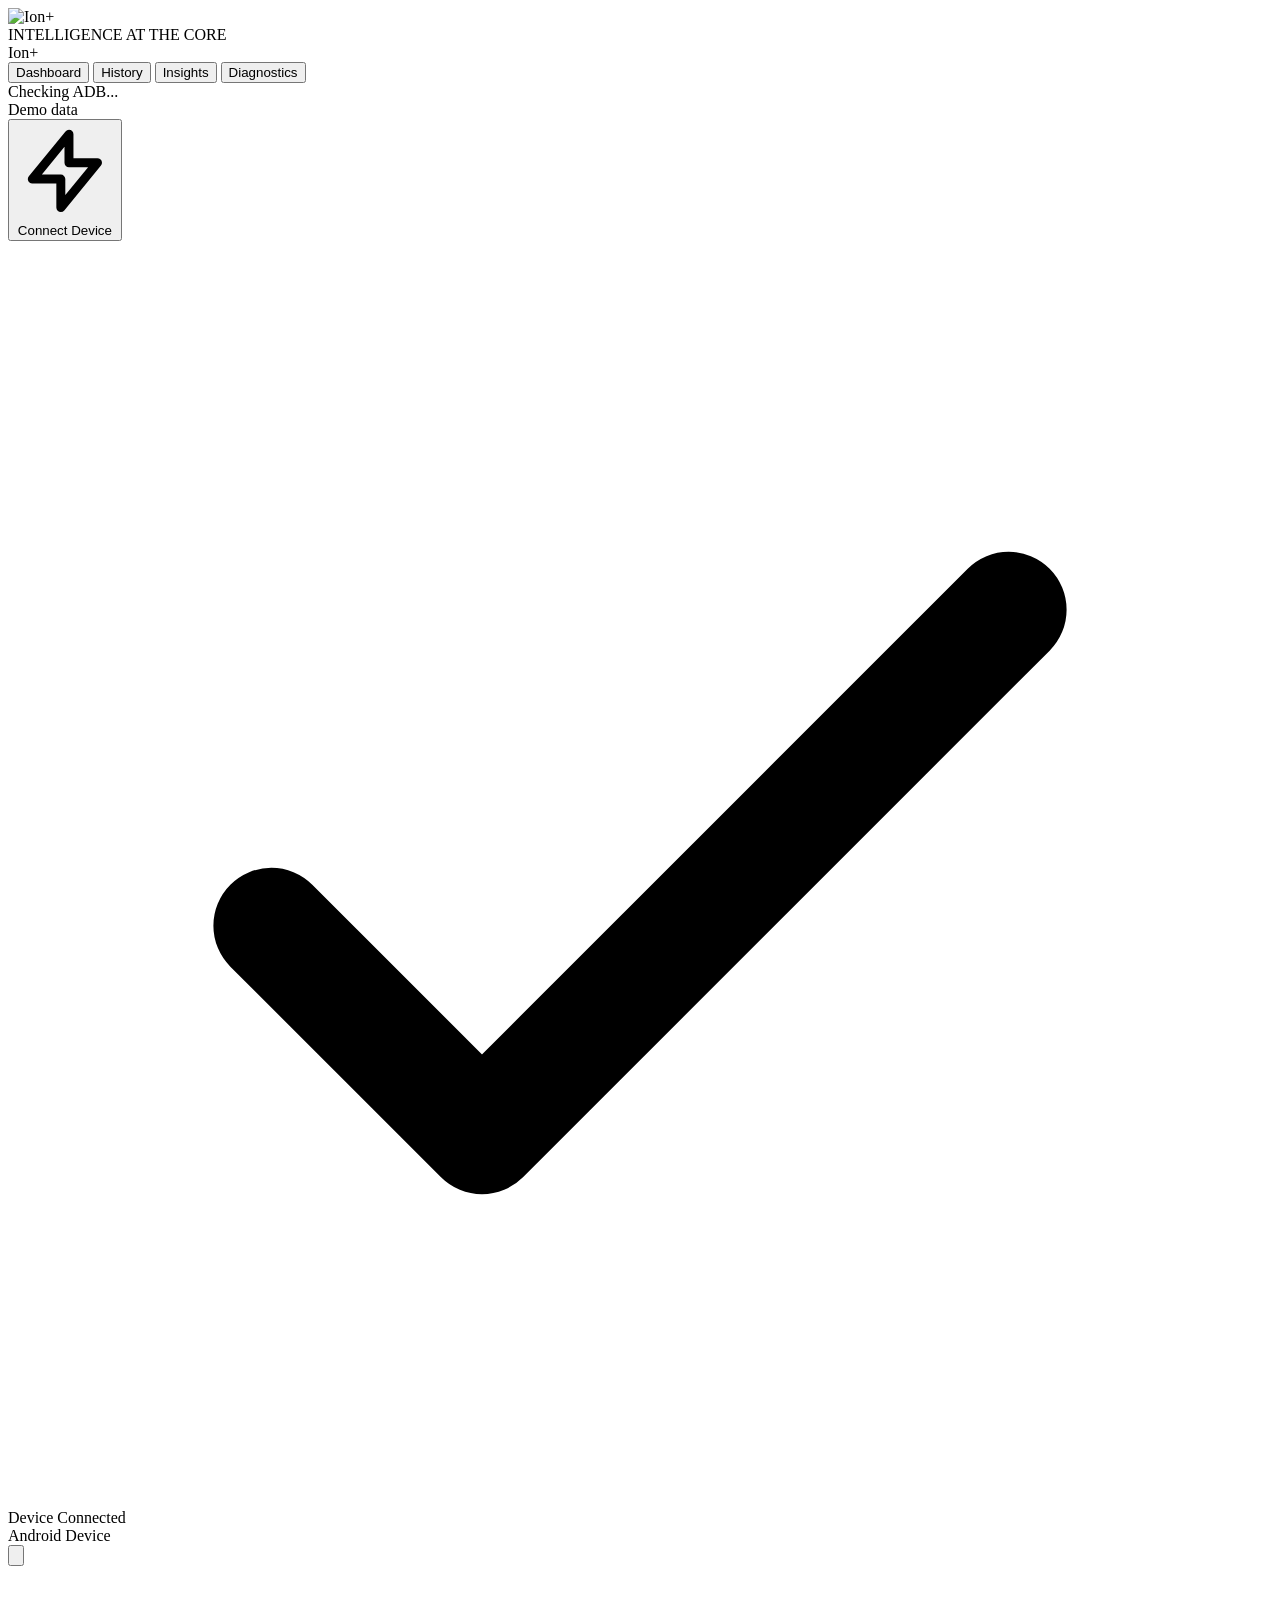
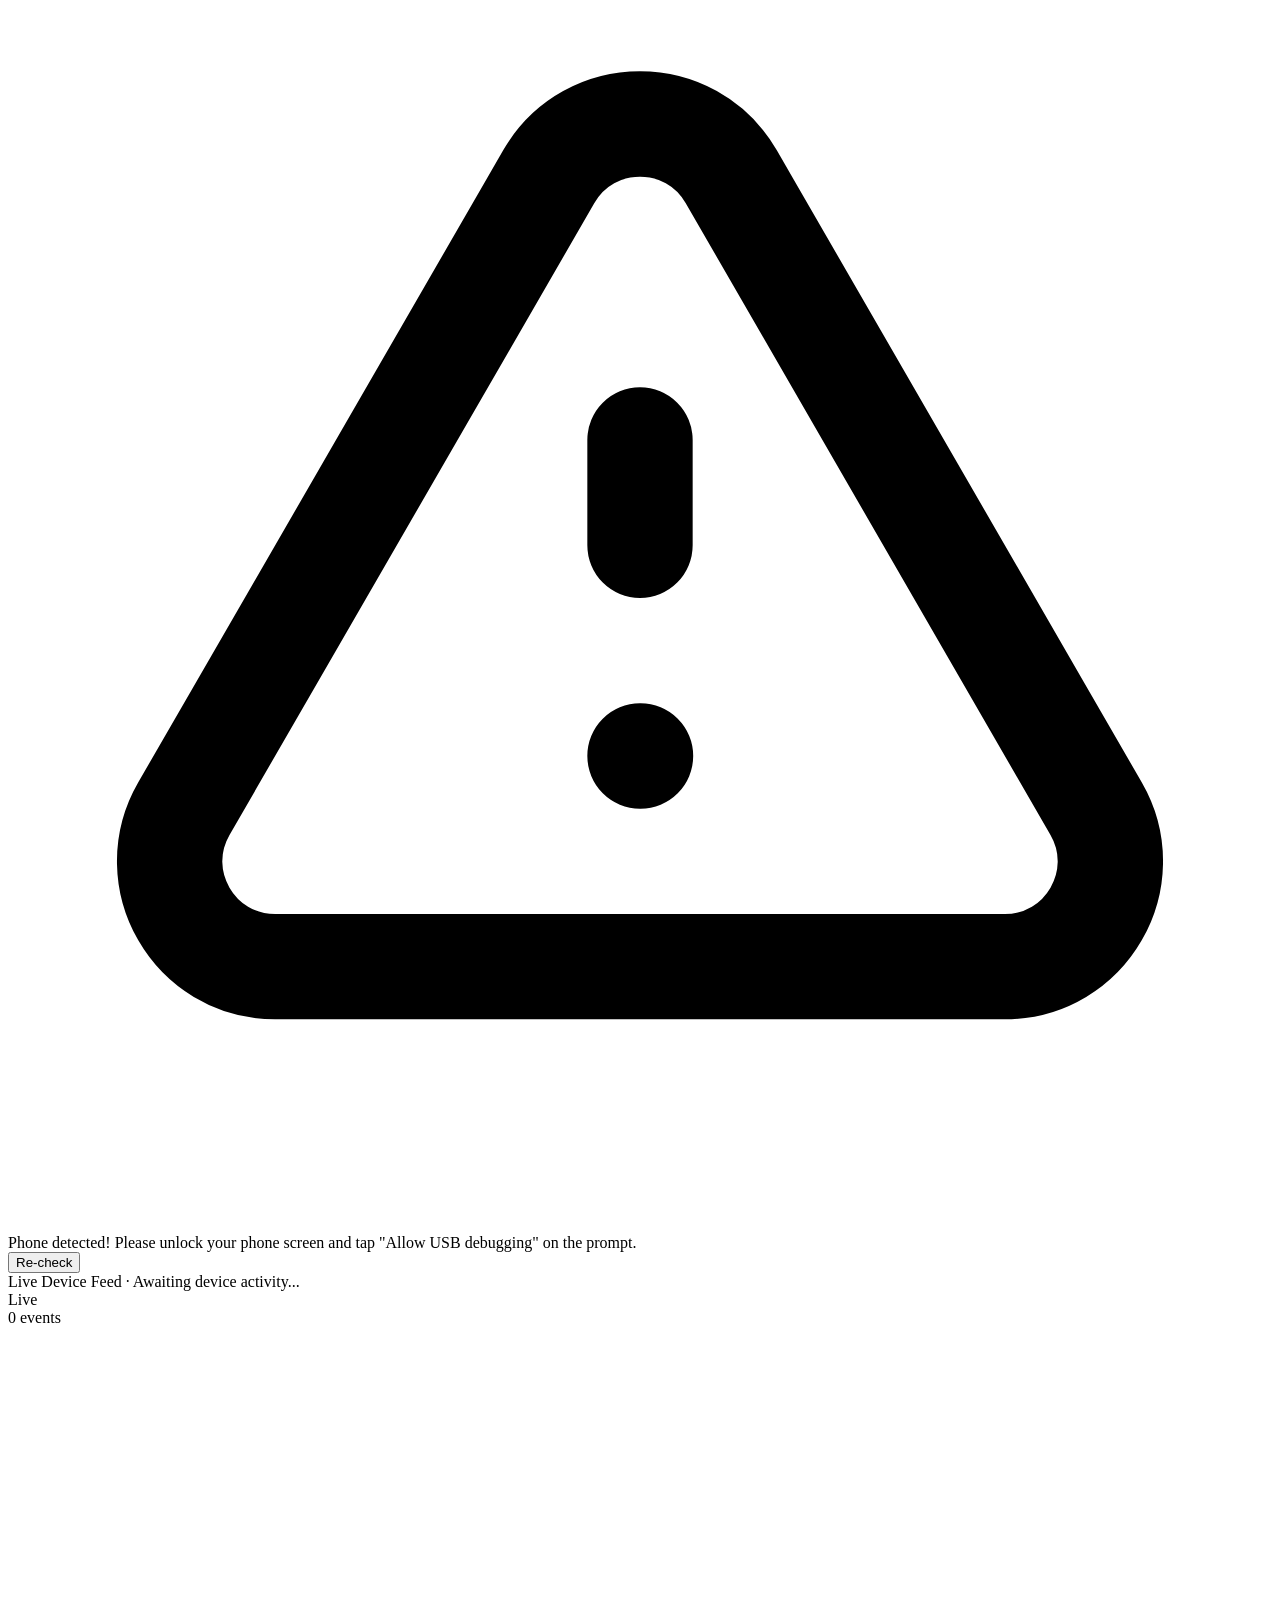
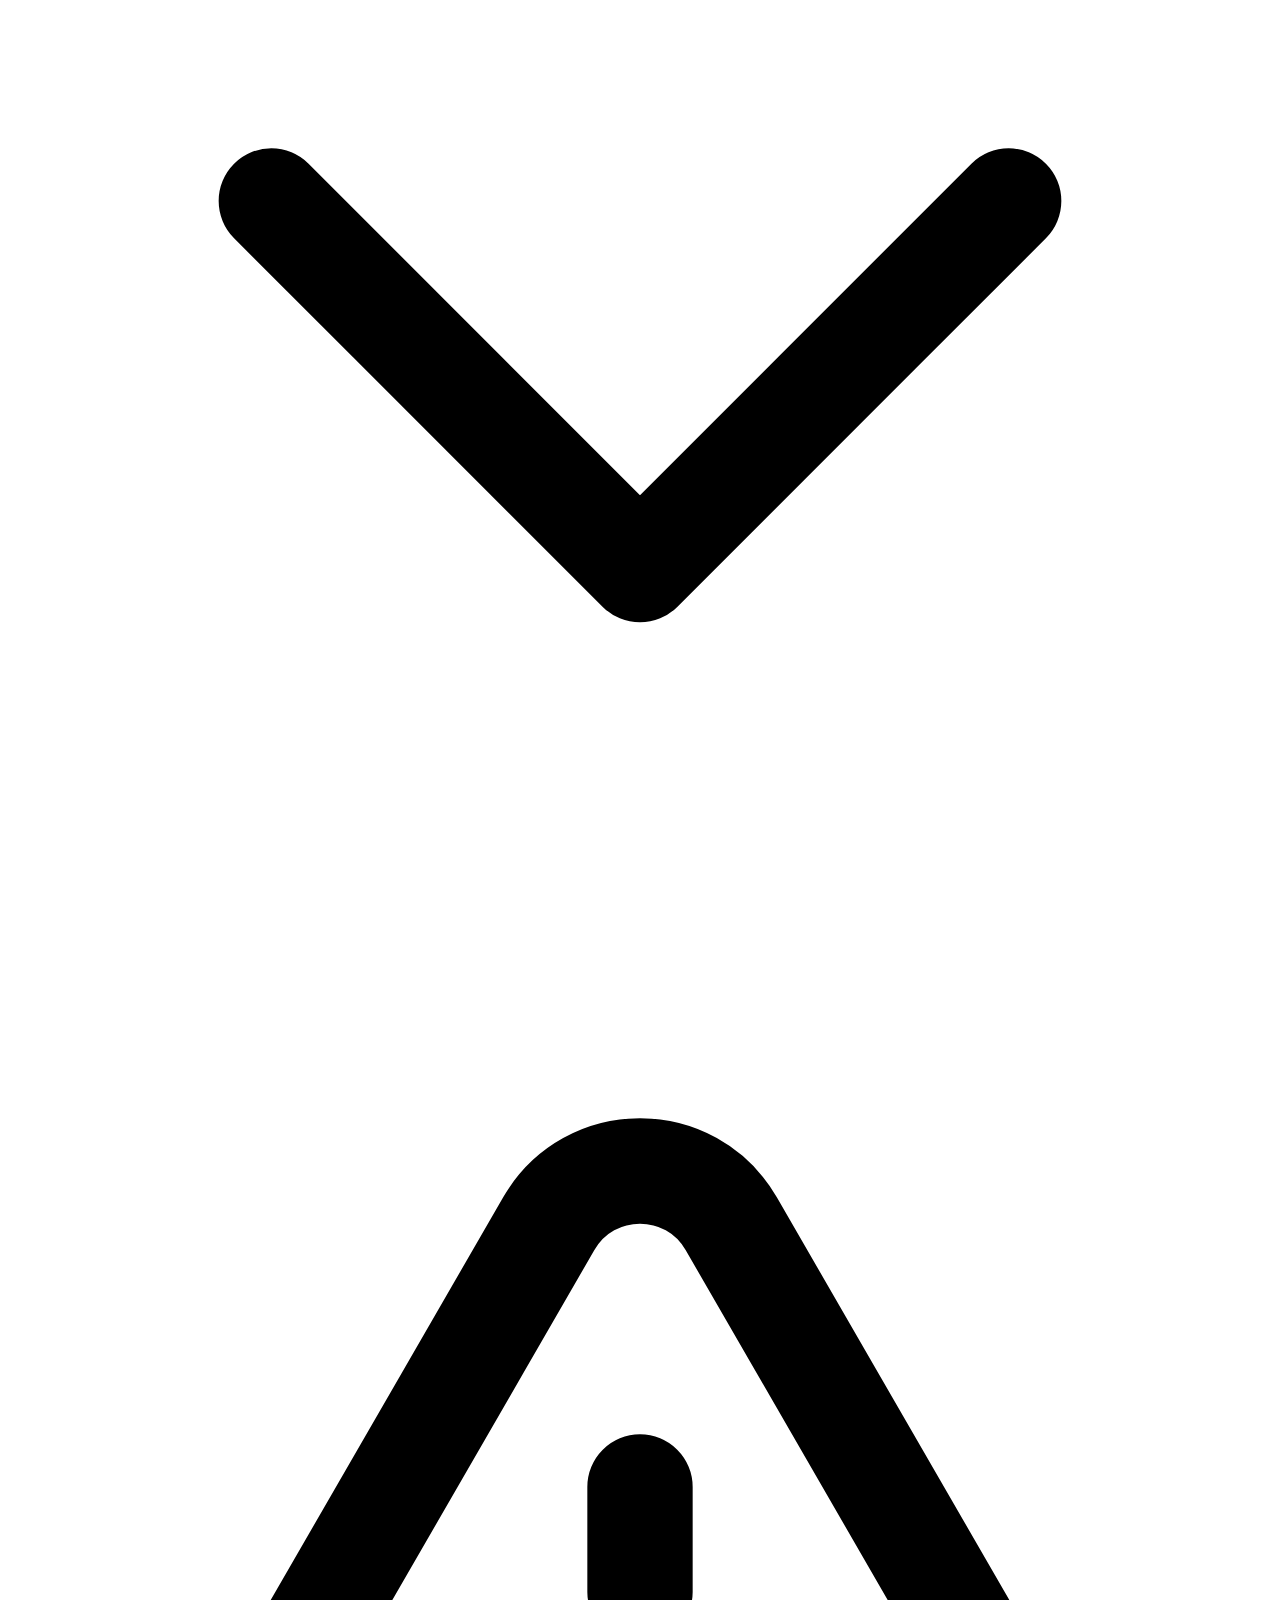
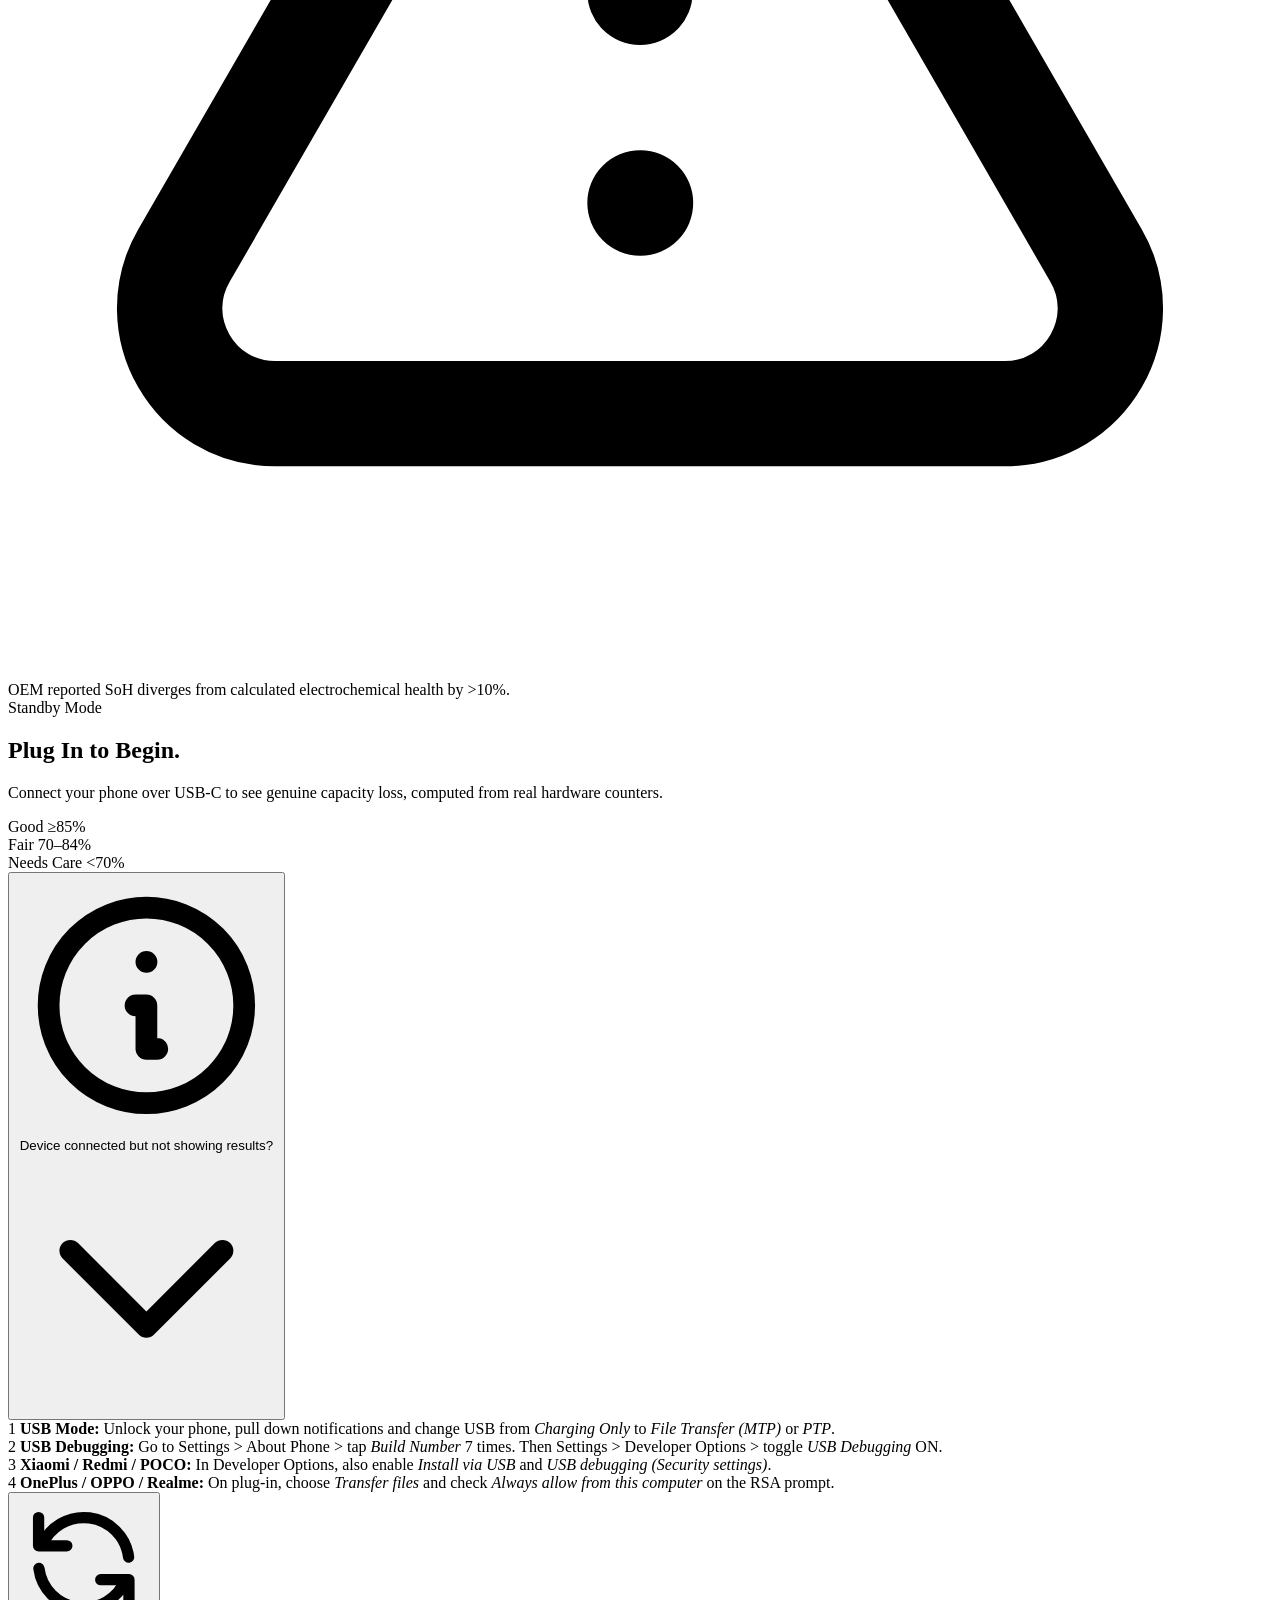
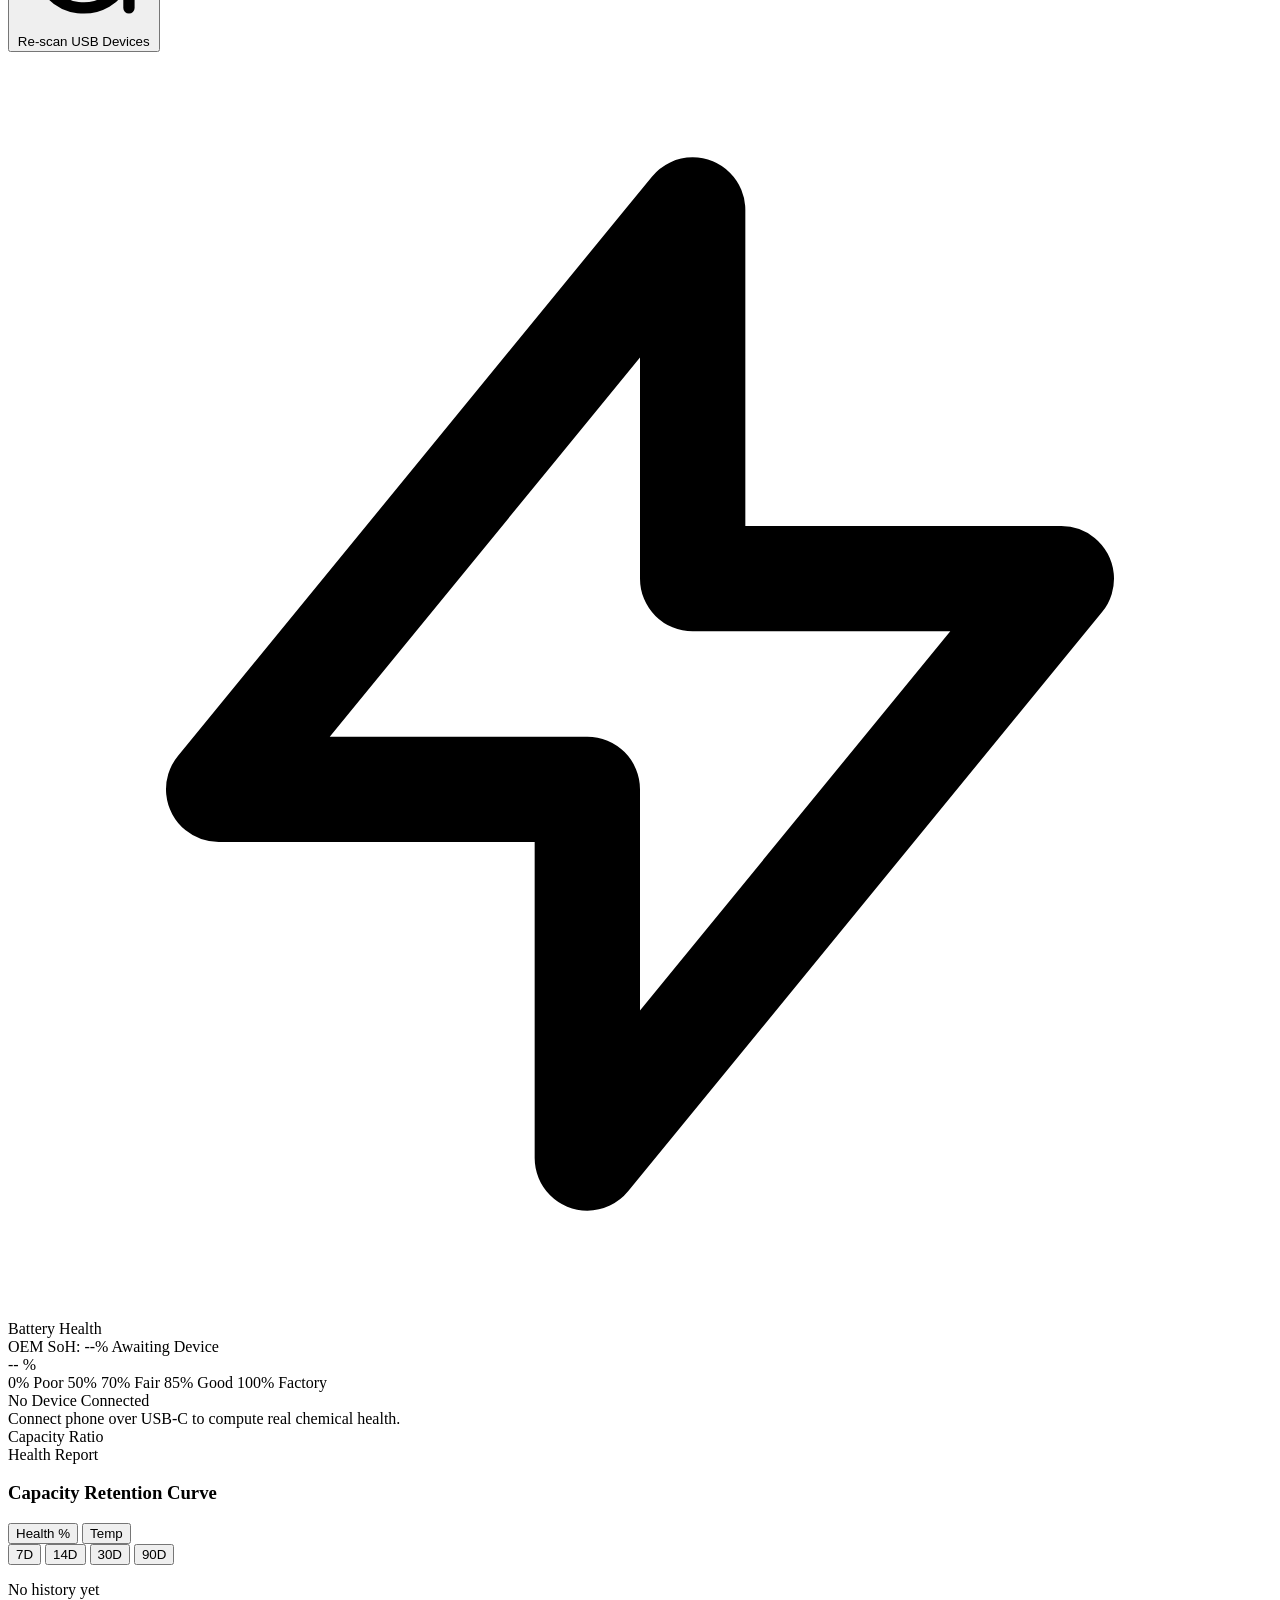
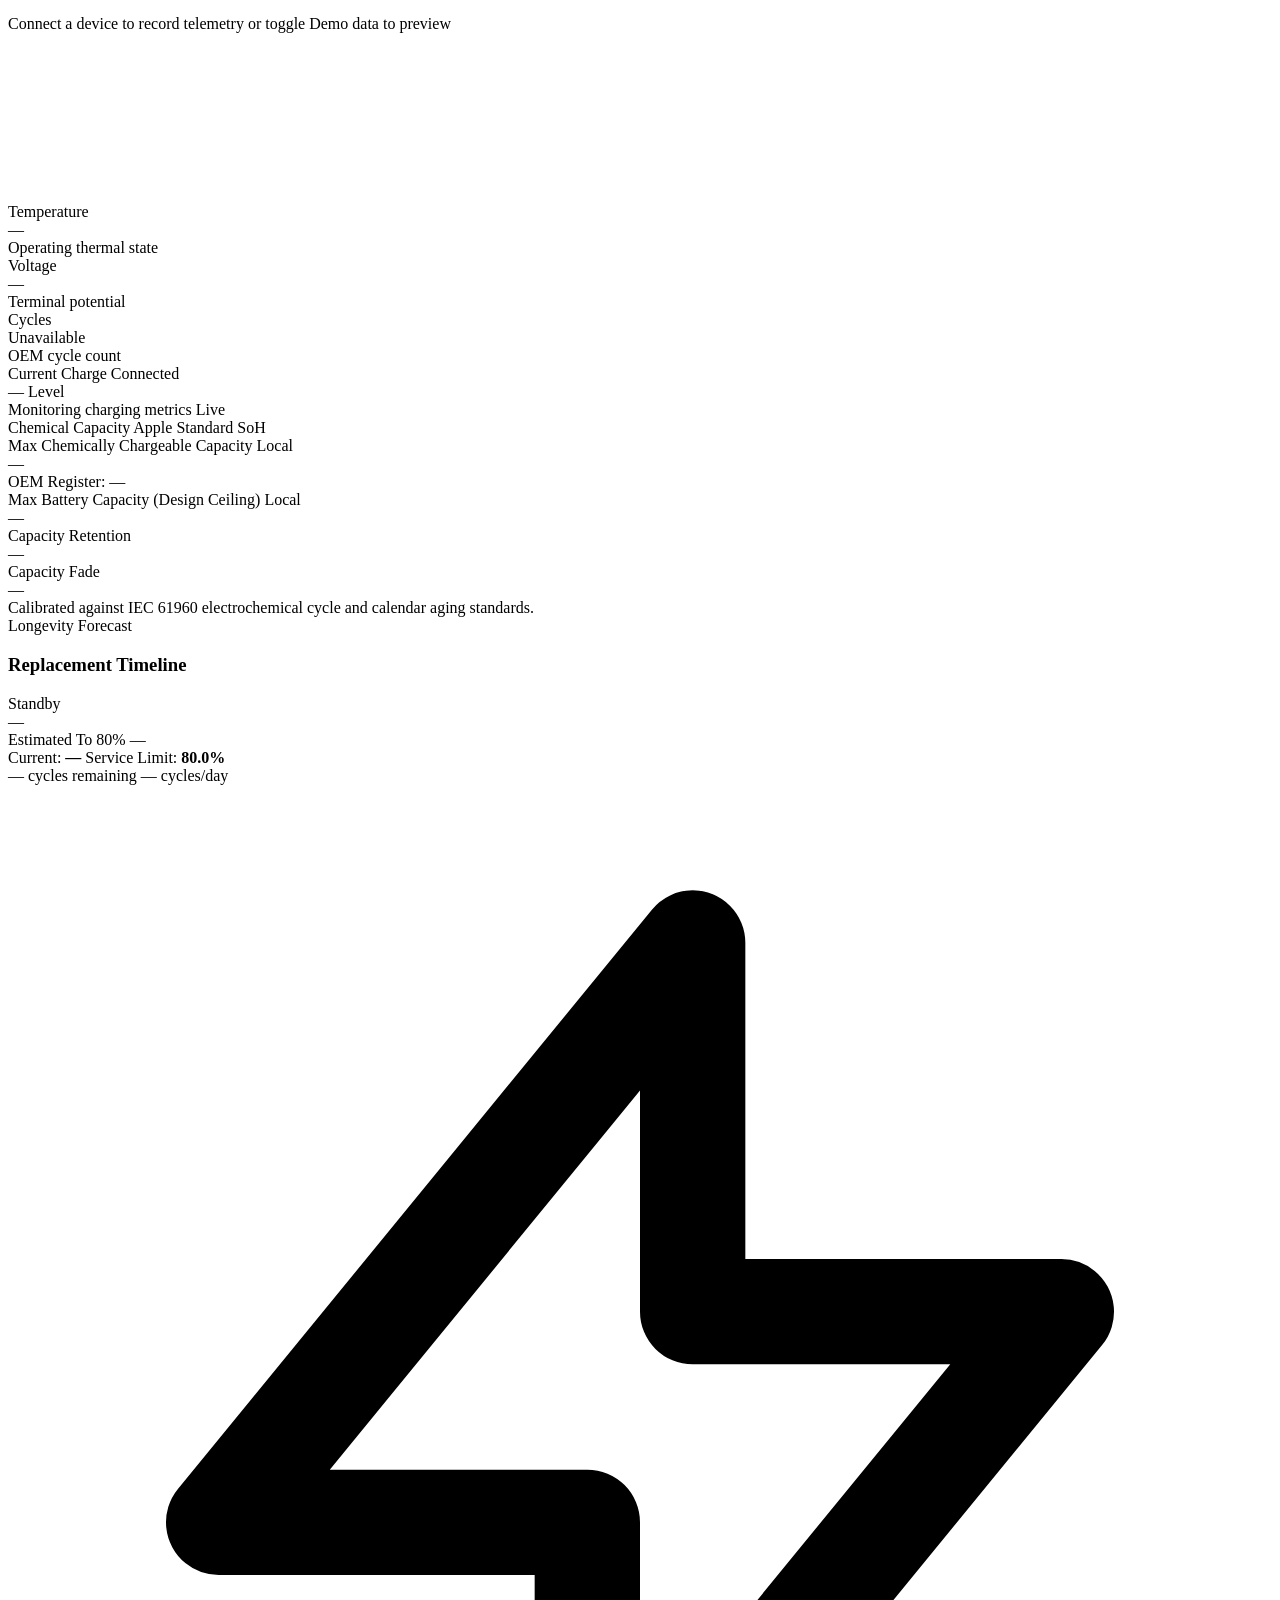
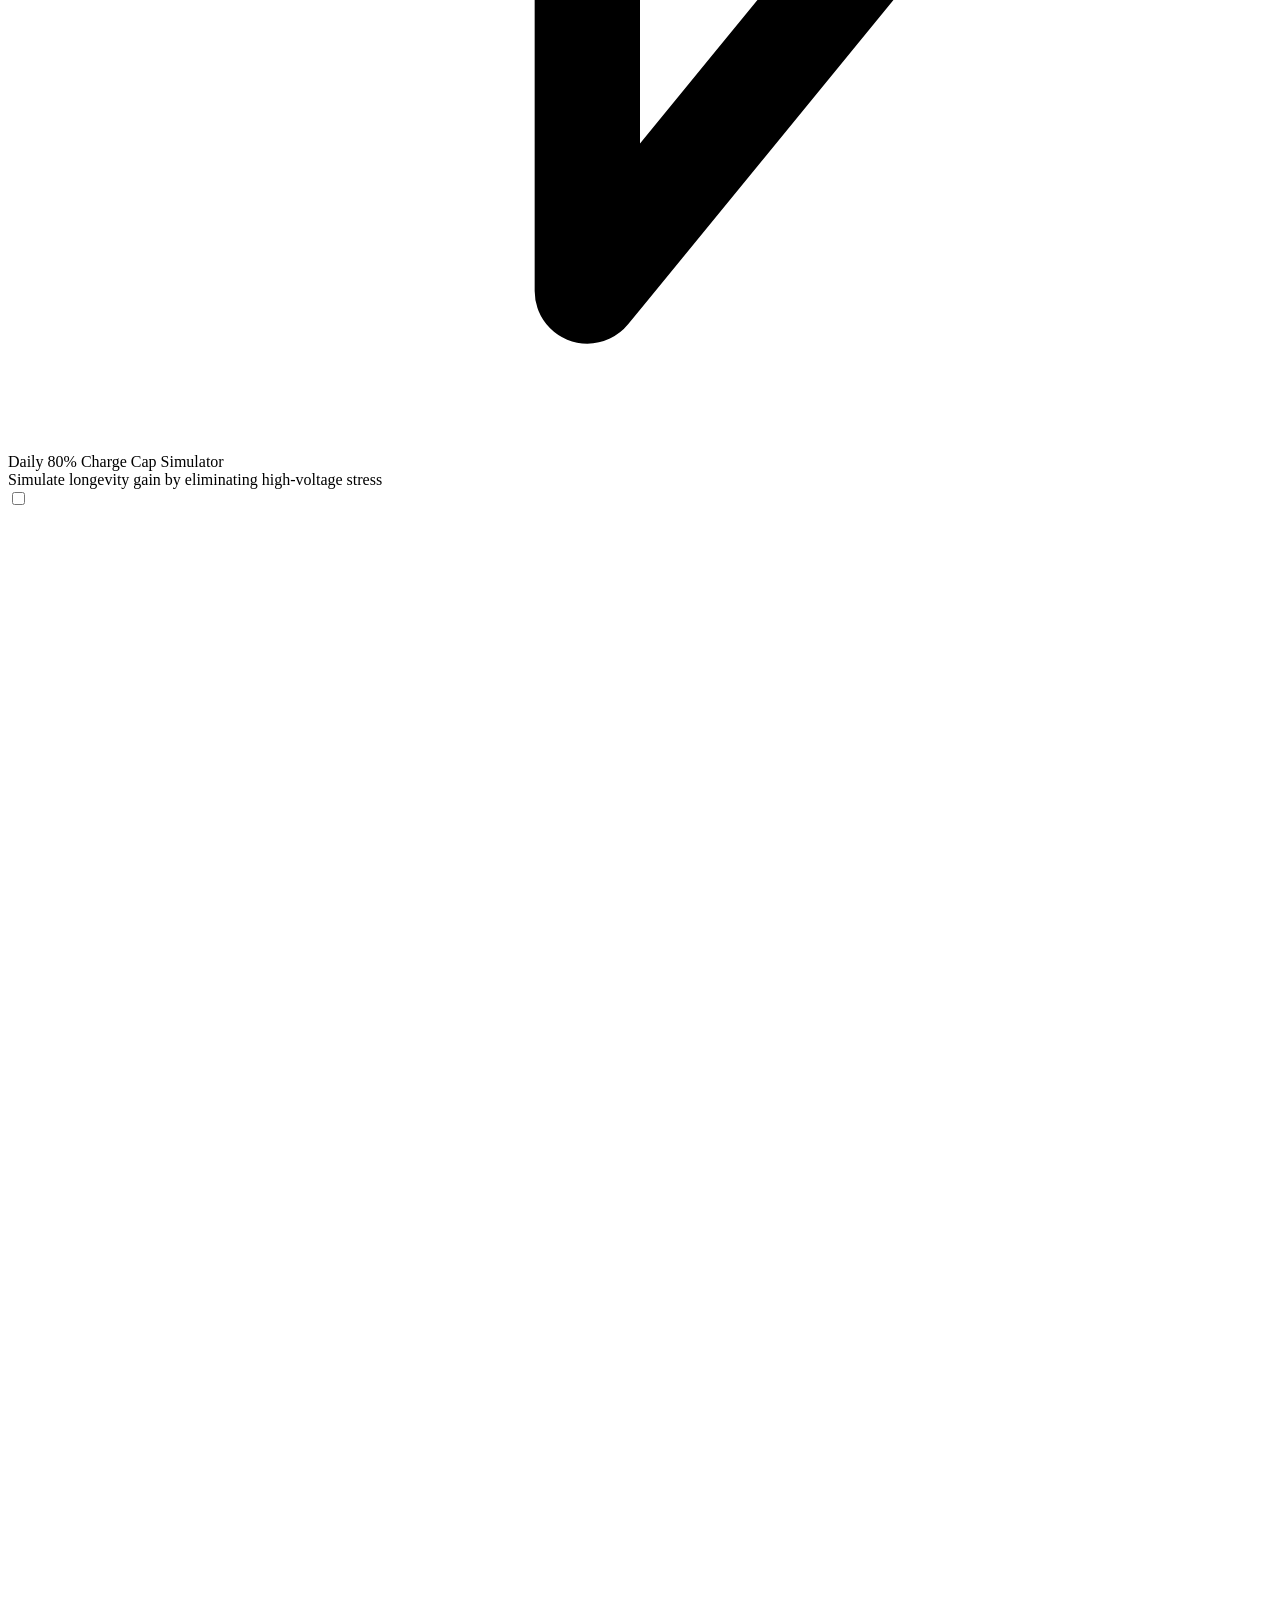
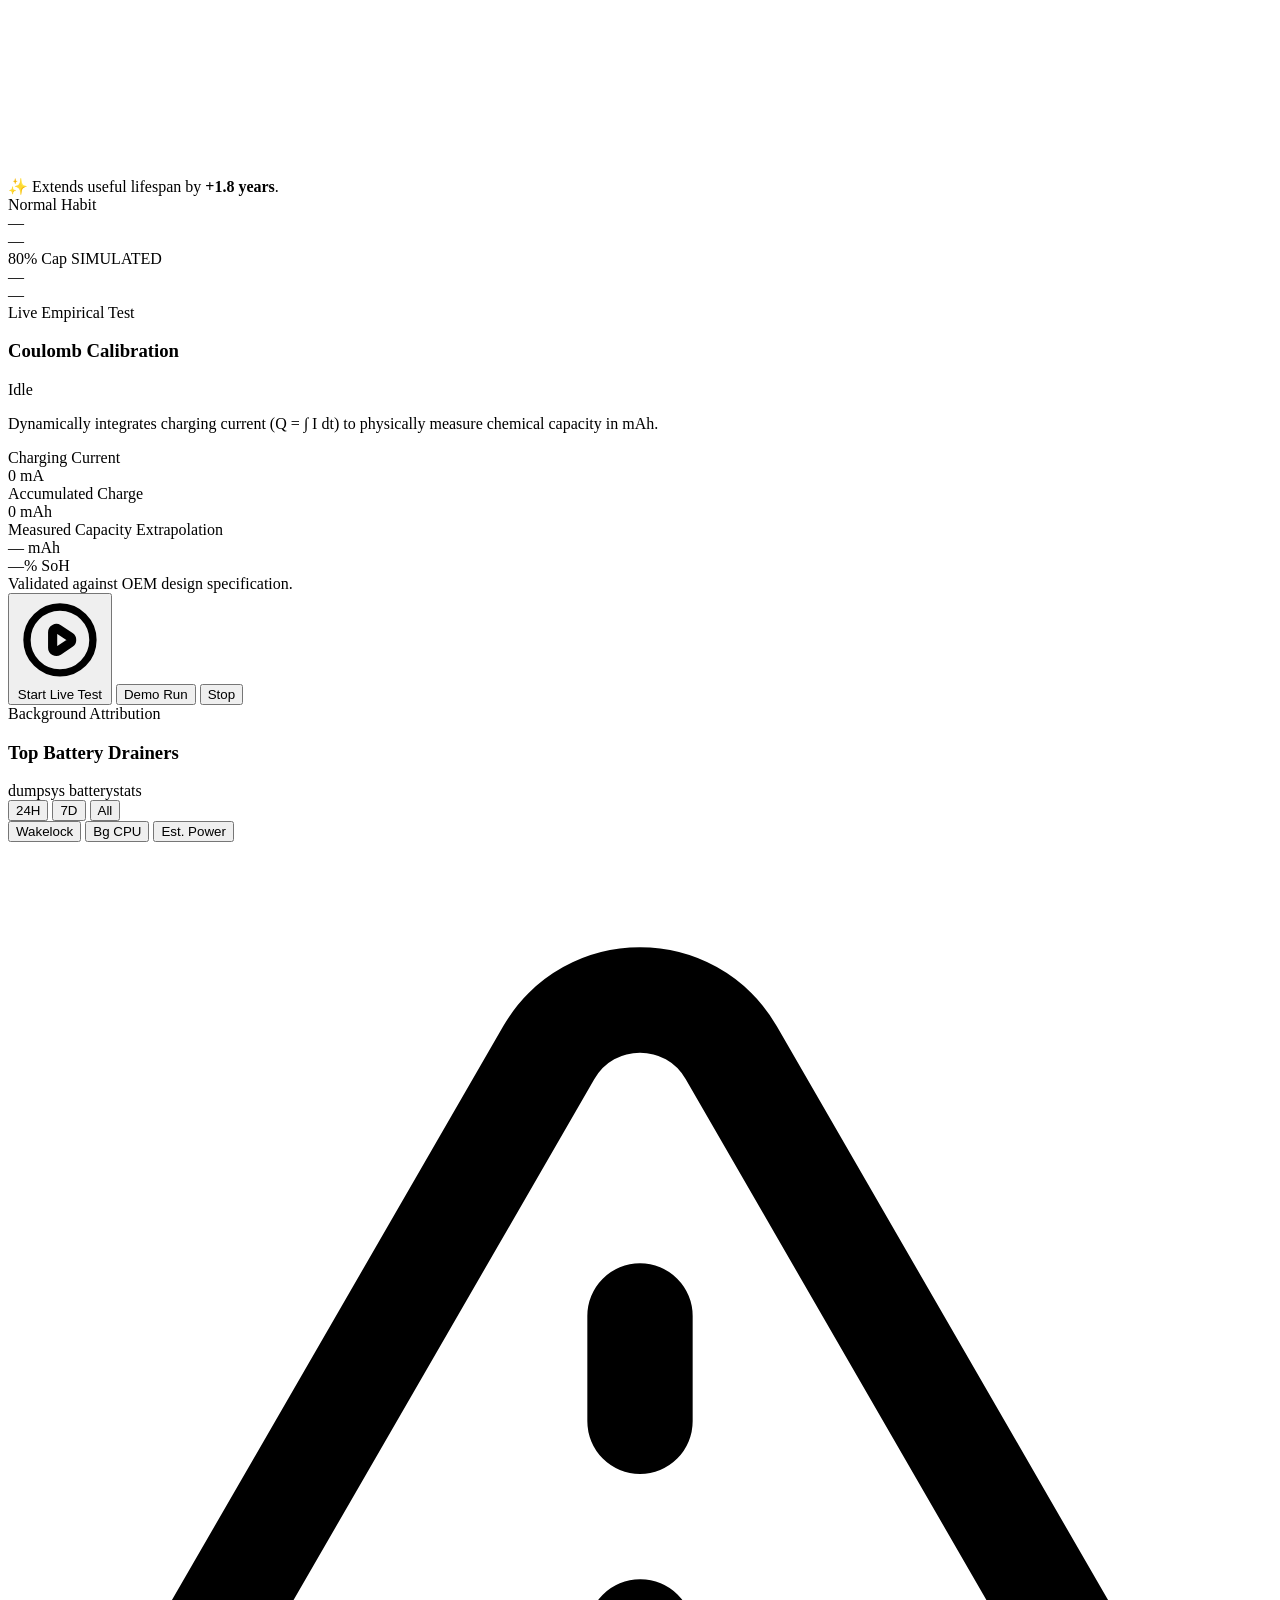
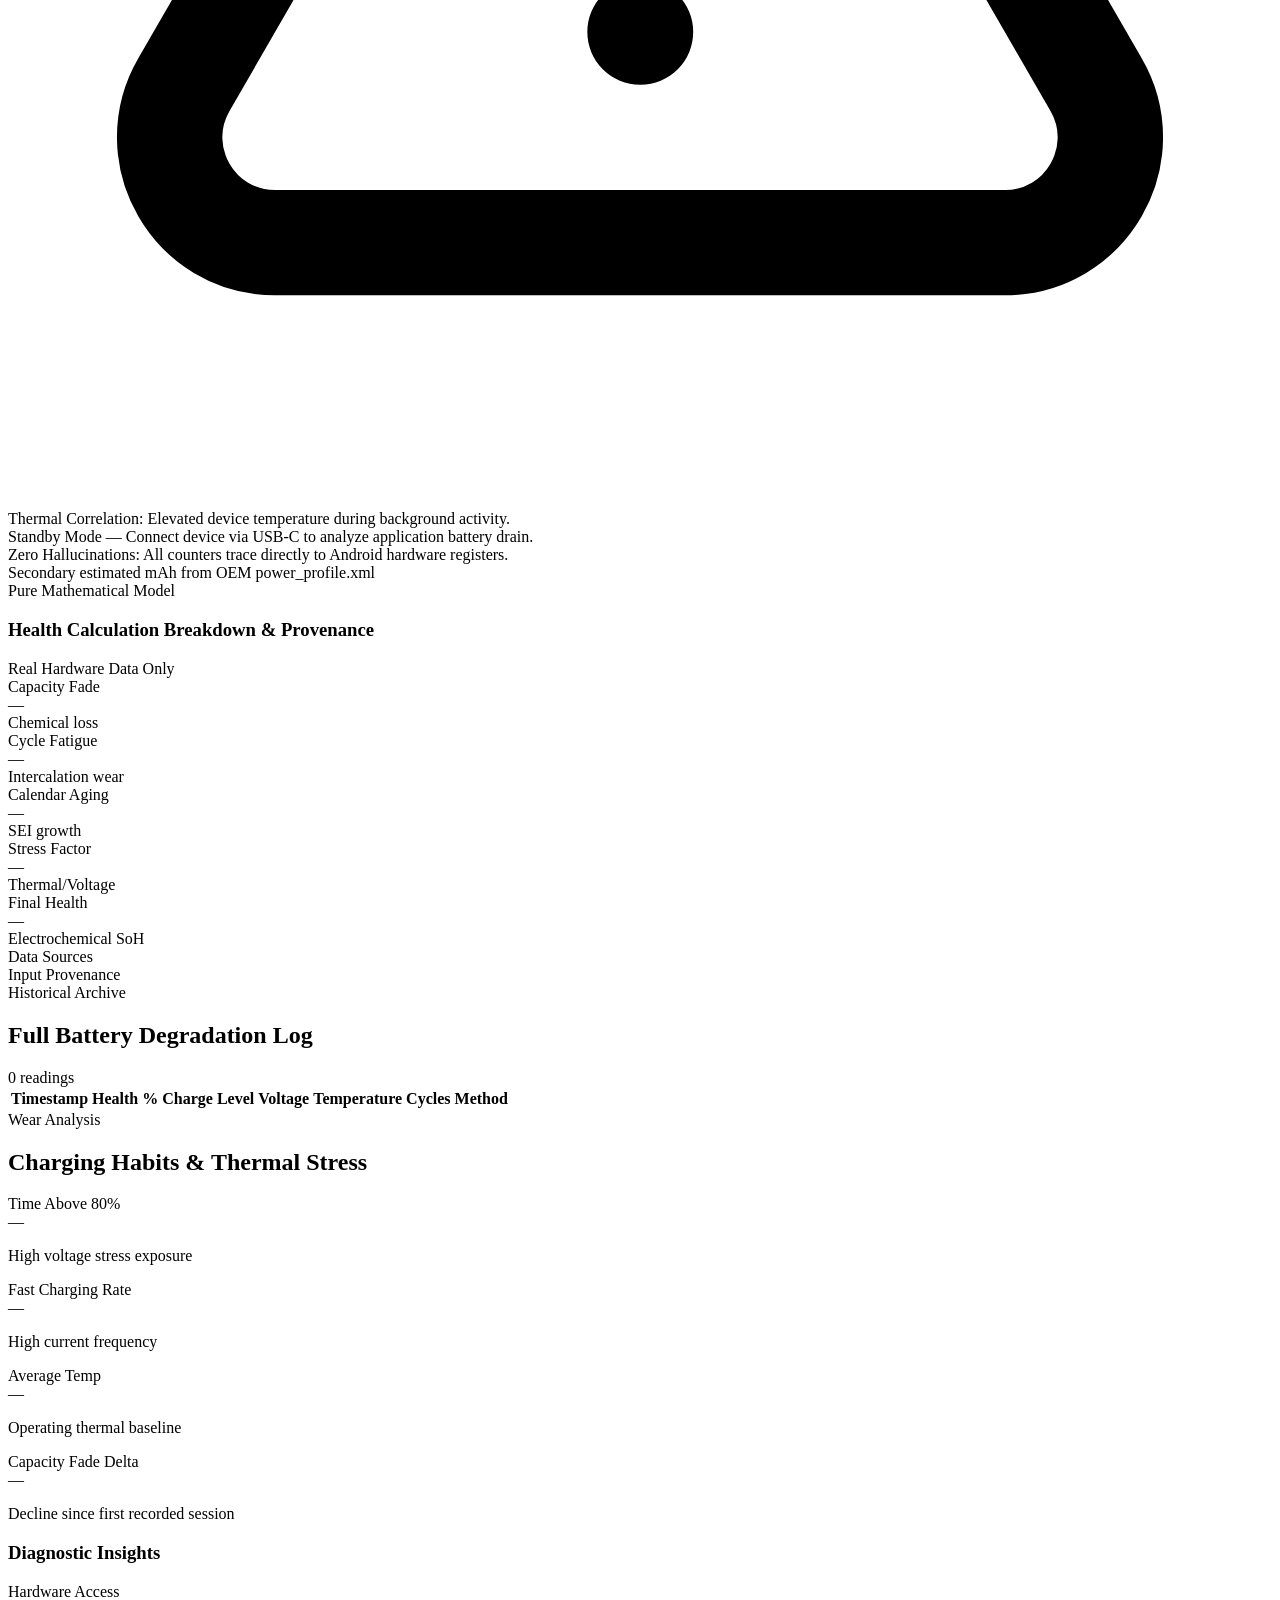
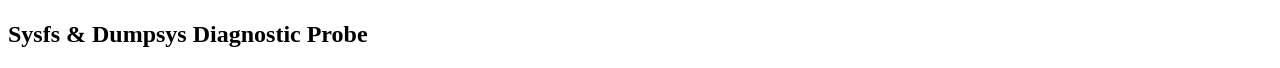
==== frontend/index.html @ 2047c312 "refactor(frontend): extract forecast subsystem" ====
<!DOCTYPE html>
<html lang="en">
<head>
  <meta charset="UTF-8">
  <meta name="viewport" content="width=device-width, initial-scale=1.0">
  <title>Ion+ — Battery Health & Longevity</title>
  <!-- Preload Geist Variable Font for Offline Standalone UI -->
  <link rel="preload" href="/static/fonts/Geist-Variable.woff2" as="font" type="font/woff2" crossorigin>
  <!-- Isolated Ion+ In-App Preloader (Shadow DOM) -->
  <script src="/static/js/ion-preloader.js" data-target="#brand-logo" data-min="5000" data-max="8000"></script>
  <link rel="icon" type="image/x-icon" href="/static/assets/favicon.ico">
  <link rel="icon" type="image/png" href="/static/assets/icon-1024.png">
  <link rel="apple-touch-icon" href="/static/assets/icon-1024.png">
  <!-- Tailwind CSS CDN -->
  <script src="https://cdn.tailwindcss.com"></script>
  <!-- Local Offline-Ready Chart.js -->
  <script src="/static/js/chart.min.js"></script>
  <!-- EURA Health Style Theme -->
  <link rel="stylesheet" href="/static/css/style.css">
  <!-- Sparkle Toggle Theme -->
  <link rel="stylesheet" href="/static/css/toggle.css">
  <script>
    tailwind.config = {
      theme: {
        extend: {
          fontFamily: {
            sans: ['Geist', 'system-ui', 'Segoe UI', 'sans-serif'],
            mono: ['Geist', 'system-ui', 'Segoe UI', 'sans-serif'],
            serif: ['Geist', 'system-ui', 'Segoe UI', 'sans-serif'],
          },
          colors: {
            eura: {
              dark: '#0B0B10',
              card: '#0F1024',
              indigo: '#312E81',
              accent: '#4F46E5',
            }
          }
      }
    }
  </script>
  <!-- Transparent viewport base allowing z-index -1 aurora-bg to shine through -->
  <style>
    html, body {
      font-family: var(--font-sans) !important;
      background: transparent !important;
      background-color: transparent !important;
    }
  </style>
</head>
<body class="text-white flex flex-col min-h-screen relative">

  <!-- Approved Aurora Background (Reference Implementation) -->
  <div class="aurora-bg" aria-hidden="true">
    <div class="aurora-bg__lights"></div>
    <div class="aurora-bg__glass"></div>
    <div class="aurora-bg__sky"></div>
    <svg xmlns="http://www.w3.org/2000/svg" color-interpolation-filters="sRGB"
         style="position:absolute;opacity:0;width:0;height:0;pointer-events:none" focusable="false">
      <filter id="aurora-fluted" primitiveUnits="objectBoundingBox">
        <feImage id="aurora-flute-img" x="0" y="0" result="image_0" crossorigin="anonymous"
                 preserveAspectRatio="none meet" width=".03" height="1"/>
        <feTile in="image_0" result="tile_0"/>
        <feGaussianBlur stdDeviation=".0001" edgeMode="none" in="tile_0" result="bar_smoothness" x="0" y="0"/>
        <feDisplacementMap scale=".08" xChannelSelector="R" yChannelSelector="G" in="SourceGraphic" in2="bar_smoothness" result="displacement_0"/>
      </filter>
    </svg>
  </div>

  <!-- TOP BAR & CAPSULE NAVIGATION (Liquid Glass Restyle) -->
  <header class="sticky top-0 z-40 w-full px-6 py-4 flex items-center justify-between">
    
    <!-- Left: Brand / Title -->
    <div class="relative z-10 flex items-center gap-3 header-brand">
      <img id="brand-logo" src="/static/assets/icon-1024.png" alt="Ion+" class="w-9 h-9 rounded-xl shadow-lg border border-white/10">
      <div class="flex flex-col justify-center">
        <div class="brand-lockup-eyebrow">INTELLIGENCE AT THE CORE</div>
        <div class="brand-lockup-title">
          <span class="brand-lockup-name">Ion</span><span class="brand-lockup-plus">+</span>
        </div>
      </div>
    </div>

    <!-- Center: Floating Glass Pill Capsule Nav -->
    <nav class="relative z-10 capsule-nav flex items-center shadow-lg" role="tablist">
      <div id="capsule-blob" class="capsule-blob" aria-hidden="true"></div>
      <button class="capsule-segment active" data-tab="dashboard" role="tab" aria-selected="true">Dashboard</button>
      <button class="capsule-segment" data-tab="trends" role="tab" aria-selected="false">History</button>
      <button class="capsule-segment" data-tab="habits" role="tab" aria-selected="false">Insights</button>
      <button class="capsule-segment" data-tab="diagnostics" role="tab" aria-selected="false">Diagnostics</button>
    </nav>

    <!-- Right: Connection Glass Pill & Actions -->
    <div class="relative z-10 flex items-center gap-2.5 header-actions">
      <!-- Status Pill with Additive Last-Seen Subtext -->
      <div id="connection-pill" class="glass-pill h-[38px] px-4 text-xs flex items-center gap-2.5 whitespace-nowrap shadow-inner">
        <div id="conn-dot" class="dot-idle-gray"></div>
        <span id="conn-status-label" class="font-semibold text-zinc-200">Checking ADB...</span>
        <span id="conn-device-label" class="text-zinc-400 font-mono hidden sm:inline"></span>
      </div>

      <!-- Demo Data Capsule Pill (Uiverse Sparkle Toggle) -->
      <div id="demo-data-capsule" class="glass-pill h-[38px] px-3.5 flex items-center gap-2.5 select-none shadow-inner" data-tooltip="Simulate a 30-day historical dataset for preview">
        <span class="text-xs font-semibold text-zinc-200 whitespace-nowrap leading-none">Demo data</span>
        <div id="demo-data-slot" class="flex items-center leading-none"></div>
      </div>

      <!-- Connect / Probe Device Pill CTA Button -->
      <button id="probe-btn" class="glass-pill glass-interactive glass-btn-primary h-[38px] px-4 text-white text-xs flex items-center justify-center gap-2 font-bold whitespace-nowrap transition" data-tooltip="Scan and probe connected USB Android device">
        <svg id="probe-icon" class="w-3.5 h-3.5 text-cyan-300 relative z-10" fill="none" stroke="currentColor" viewBox="0 0 24 24">
          <path stroke-linecap="round" stroke-linejoin="round" stroke-width="2.2" d="M13 10V3L4 14h7v7l9-11h-7z" />
        </svg>
        <span class="relative z-10">Connect Device</span>
      </button>

      <!-- Additive Last-Seen Subtext (accessible to JS) -->
      <span id="conn-last-seen-label" class="hidden text-[10px] text-zinc-500 font-mono tracking-tight whitespace-nowrap"></span>
    </div>

  </header>

  <!-- DEVICE CONNECTED TOAST NOTIFICATION (Design Doc v2 §5.2) -->
  <div id="device-connect-toast" role="status" aria-live="polite" aria-atomic="true">
    <div class="toast-glassmorphic relative flex items-center gap-3.5 px-4 py-3 rounded-2xl overflow-hidden pointer-events-auto">
      <!-- Icon: Accent-colored glowing badge with checkmark/plug -->
      <div class="relative w-9 h-9 rounded-full glass flex items-center justify-center text-teal-300 shrink-0">
        <svg class="w-4 h-4 text-teal-300" fill="none" stroke="currentColor" viewBox="0 0 24 24">
          <path stroke-linecap="round" stroke-linejoin="round" stroke-width="2.2" d="M5 13l4 4L19 7" />
        </svg>
        <span class="absolute -top-0.5 -right-0.5 w-2 h-2 rounded-full bg-emerald-400 animate-pulse shadow-[0_0_6px_#34d399]"></span>
      </div>

      <!-- Text Content: Bold headline + detected device model & serial -->
      <div class="pr-2 min-w-[150px] max-w-[240px]">
        <div class="text-xs font-bold text-white tracking-wide flex items-center gap-1.5">
          <span>Device Connected</span>
        </div>
        <div id="toast-device-name" class="text-[11px] text-zinc-300 font-medium truncate font-mono mt-0.5">
          Android Device
        </div>
      </div>

      <!-- Manual Dismiss Close Button -->
      <button id="toast-close-btn" class="text-zinc-400 hover:text-white transition p-1 -mr-1 rounded-lg hover:bg-white/10 shrink-0" data-tooltip="Dismiss notification" aria-label="Dismiss notification">
        <svg class="w-3.5 h-3.5" fill="none" stroke="currentColor" viewBox="0 0 24 24">
          <path stroke-linecap="round" stroke-linejoin="round" stroke-width="2" d="M6 18L18 6M6 6l12 12"/>
        </svg>
      </button>

      <!-- 3-Second Visible Countdown Drain Line -->
      <div id="toast-progress" class="toast-progress-bar"></div>
    </div>
  </div>

  <!-- MAIN SCROLLABLE CONTENT -->
  <main class="relative z-10 flex-1 w-full max-w-7xl mx-auto px-6 py-8 space-y-10">

    <!-- USB Connection Guidance Banner (Unauthorized / Offline / Missing Debugging) -->
    <div id="connection-guidance-banner" class="hidden p-4 rounded-2xl bg-amber-500/10 border border-amber-500/25 text-amber-200 text-xs sm:text-sm flex items-center justify-between gap-3 shadow-lg glass">
      <div class="flex items-center gap-3">
        <svg class="w-5 h-5 text-amber-400 shrink-0" fill="none" stroke="currentColor" viewBox="0 0 24 24">
          <path stroke-linecap="round" stroke-linejoin="round" stroke-width="2" d="M12 9v2m0 4h.01m-6.938 4h13.856c1.54 0 2.502-1.667 1.732-3L13.732 4c-.77-1.333-2.694-1.333-3.464 0L3.34 16c-.77 1.333.192 3 1.732 3z"/>
        </svg>
        <span id="connection-guidance-text">Phone detected! Please unlock your phone screen and tap &quot;Allow USB debugging&quot; on the prompt.</span>
      </div>
      <button id="reconnect-btn" class="glass-chip px-3 py-1.5 text-amber-200 font-semibold shrink-0 transition hover:bg-amber-400/20">Re-check</button>
    </div>

    <!-- LIVE DEVICE ACTIVITY FEED (Collapsible Strip) -->
    <div id="device-status-panel" class="hidden rounded-2xl glass shadow-xl overflow-hidden transition-all duration-300">
      <!-- Collapsible Header Bar -->
      <div id="device-status-toggle" role="button" tabindex="0" class="w-full px-4 py-3 flex items-center justify-between text-left hover:bg-white/[0.04] transition-colors focus:outline-none select-none cursor-pointer" aria-expanded="false" aria-controls="device-status-content">
        <div class="flex items-center gap-2.5 min-w-0 pr-2">
          <span class="relative flex h-2 w-2 shrink-0">
            <span id="status-feed-ping" class="animate-ping absolute inline-flex h-full w-full rounded-full bg-cyan-400 opacity-75"></span>
            <span class="relative inline-flex rounded-full h-2 w-2 bg-cyan-500"></span>
          </span>
          <span class="text-[10px] font-bold uppercase tracking-wider text-cyan-400 shrink-0">Live Device Feed</span>
          <span class="text-zinc-600 shrink-0">·</span>
          <!-- Inline Latest Event Preview -->
          <span id="status-feed-latest-preview" class="text-xs text-zinc-300 truncate font-mono">
            Awaiting device activity...
          </span>
        </div>
        <div class="flex items-center gap-3 shrink-0 ml-2">
          <!-- Live Telemetry Toggle Container -->
          <div id="live-telemetry-container" class="flex items-center gap-2" data-tooltip="Toggle live device telemetry polling">
            <span class="text-[11px] font-semibold text-zinc-300 select-none leading-none">Live</span>
            <div id="live-telemetry-slot" class="flex items-center leading-none"></div>
          </div>
          <span id="status-feed-count-badge" class="glass-chip glass-chip-cyan">
            0 events
          </span>
          <svg id="status-feed-chevron" class="w-4 h-4 text-zinc-400 transition-transform duration-200" fill="none" stroke="currentColor" viewBox="0 0 24 24">
            <path stroke-linecap="round" stroke-linejoin="round" stroke-width="2" d="M19 9l-7 7-7-7"/>
          </svg>
        </div>
      </div>

      <!-- Expandable Events List Container -->
      <div id="device-status-content" class="hidden border-t border-white/[0.06] px-4 py-3 bg-black/30">
        <div id="device-status-list" class="max-h-48 overflow-y-auto space-y-1.5 pr-1 text-xs font-mono">
          <!-- Real events injected dynamically -->
        </div>
      </div>
    </div>

    <!-- ================= VIEW 1: DASHBOARD HOME (EURA STYLE) ================= -->
    <section id="view-dashboard" class="space-y-10">

      <!-- CINEMATIC HERO ZONE (Design Doc v2 §2 & §5.1) -->
      <div class="cinematic-backdrop rounded-[32px] p-6 md:p-8 relative border border-white/[0.08] shadow-2xl">
        <img src="/static/assets/logo-mark.svg" alt="" class="backdrop-logo-watermark" aria-hidden="true">

        <!-- OEM SoH Divergence Alert Banner -->
        <div id="soh-divergence-banner" class="hidden mb-4 p-3.5 rounded-2xl bg-amber-500/10 border border-amber-500/25 text-amber-200 text-xs sm:text-sm flex items-center gap-3 glass">
          <svg class="w-5 h-5 text-amber-400 shrink-0" fill="none" stroke="currentColor" viewBox="0 0 24 24">
            <path stroke-linecap="round" stroke-linejoin="round" stroke-width="2" d="M12 9v2m0 4h.01m-6.938 4h13.856c1.54 0 2.502-1.667 1.732-3L13.732 4c-.77-1.333-2.694-1.333-3.464 0L3.34 16c-.77 1.333.192 3 1.732 3z"/>
          </svg>
          <span id="soh-divergence-text">OEM reported SoH diverges from calculated electrochemical health by &gt;10%.</span>
        </div>

        <div class="relative z-10 grid grid-cols-1 lg:grid-cols-12 gap-6 items-stretch">

          <!-- Left Text Introduction -->
          <div class="lg:col-span-5 flex flex-col justify-between py-1 space-y-3">
            <div class="space-y-2.5">
              <div id="hero-eyebrow" class="eyebrow-label text-zinc-400 flex items-center gap-2">
                <span class="w-1.5 h-1.5 rounded-full bg-zinc-500"></span>
                Standby Mode
              </div>
              <h2 id="hero-headline" class="text-3xl md:text-4xl lg:text-[2.25rem] font-black tracking-tight text-white leading-tight">
                Plug In to Begin.
              </h2>
              <p id="hero-headline-subtext" class="text-xs md:text-sm text-zinc-400 leading-relaxed">
                Connect your phone over USB-C to see genuine capacity loss, computed from real hardware counters.
              </p>
              <div class="pt-1 flex items-center gap-3.5 text-xs text-zinc-400">
                <div class="flex items-center gap-1.5">
                  <span class="w-2 h-2 rounded-full bg-emerald-400"></span>
                  <span>Good ≥85%</span>
                </div>
                <div class="flex items-center gap-1.5">
                  <span class="w-2 h-2 rounded-full bg-amber-400"></span>
                  <span>Fair 70–84%</span>
                </div>
                <div class="flex items-center gap-1.5">
                  <span class="w-2 h-2 rounded-full bg-rose-400"></span>
                  <span>Needs Care &lt;70%</span>
                </div>
              </div>
            </div>

            <!-- Device Connection Assistant (Visible in Standby / Offline / Unauthorized) -->
            <div id="standby-connection-guide" class="pt-2.5 border-t border-white/10 space-y-2">
              <button id="toggle-connection-guide-btn" type="button" class="glass-pill glass-interactive px-3.5 py-1.5 text-xs font-semibold text-cyan-200 hover:text-white flex items-center gap-2 transition shadow-sm border border-cyan-500/25 bg-cyan-950/30 hover:bg-cyan-900/40 cursor-pointer" aria-expanded="false" aria-controls="connection-guide-steps">
                <svg class="w-4 h-4 text-cyan-400 shrink-0" fill="none" stroke="currentColor" viewBox="0 0 24 24"><path stroke-linecap="round" stroke-linejoin="round" stroke-width="2" d="M13 16h-1v-4h-1m1-4h.01M21 12a9 9 0 11-18 0 9 9 0 0118 0z"/></svg>
                <span>Device connected but not showing results?</span>
                <svg id="guide-chevron" class="w-3.5 h-3.5 text-cyan-400/80 transition-transform duration-200" fill="none" stroke="currentColor" viewBox="0 0 24 24"><path stroke-linecap="round" stroke-linejoin="round" stroke-width="2" d="M19 9l-7 7-7-7"/></svg>
              </button>
              <div id="connection-guide-steps" class="hidden text-xs text-zinc-300 space-y-2 bg-black/50 p-3.5 rounded-2xl border border-white/10 backdrop-blur">
                <div class="flex items-start gap-2">
                  <span class="w-4 h-4 rounded-full bg-indigo-500/20 text-indigo-300 font-mono text-[10px] flex items-center justify-center shrink-0 mt-0.5">1</span>
                  <span><strong>USB Mode:</strong> Unlock your phone, pull down notifications and change USB from <em>Charging Only</em> to <em>File Transfer (MTP)</em> or <em>PTP</em>.</span>
                </div>
                <div class="flex items-start gap-2">
                  <span class="w-4 h-4 rounded-full bg-indigo-500/20 text-indigo-300 font-mono text-[10px] flex items-center justify-center shrink-0 mt-0.5">2</span>
                  <span><strong>USB Debugging:</strong> Go to Settings &gt; About Phone &gt; tap <em>Build Number</em> 7 times. Then Settings &gt; Developer Options &gt; toggle <em>USB Debugging</em> ON.</span>
                </div>
                <div class="flex items-start gap-2">
                  <span class="w-4 h-4 rounded-full bg-indigo-500/20 text-indigo-300 font-mono text-[10px] flex items-center justify-center shrink-0 mt-0.5">3</span>
                  <span><strong>Xiaomi / Redmi / POCO:</strong> In Developer Options, also enable <em>Install via USB</em> and <em>USB debugging (Security settings)</em>.</span>
                </div>
                <div class="flex items-start gap-2">
                  <span class="w-4 h-4 rounded-full bg-indigo-500/20 text-indigo-300 font-mono text-[10px] flex items-center justify-center shrink-0 mt-0.5">4</span>
                  <span><strong>OnePlus / OPPO / Realme:</strong> On plug-in, choose <em>Transfer files</em> and check <em>Always allow from this computer</em> on the RSA prompt.</span>
                </div>
                <div class="pt-1 flex items-center gap-2">
                  <button id="rescan-adb-btn" type="button" class="px-3 py-1.5 rounded-lg bg-indigo-500/20 hover:bg-indigo-500/30 text-indigo-300 text-[11px] font-semibold transition flex items-center gap-1.5 cursor-pointer">
                    <svg class="w-3.5 h-3.5" fill="none" stroke="currentColor" viewBox="0 0 24 24"><path stroke-linecap="round" stroke-linejoin="round" stroke-width="2" d="M4 4v5h.582m15.356 2A8.001 8.001 0 004.582 9m0 0H9m11 11v-5h-.581m0 0a8.003 8.003 0 01-15.357-2m15.357 2H15"/></svg>
                    Re-scan USB Devices
                  </button>
                </div>
              </div>
            </div>
          </div>

          <!-- Right: Centerpiece Hero Inset Glass Panel (EURA Bio-Age Style) -->
          <div class="lg:col-span-7 flex flex-col h-full">
            <div id="hero-card" class="hero-card hero-gradient-unknown p-6 md:p-7 text-white flex flex-col justify-between h-full">
              
              <!-- Card Top Row -->
              <div class="flex items-center justify-between">
                <div class="flex items-center gap-2.5">
                  <div class="w-7 h-7 rounded-full glass flex items-center justify-center">
                    <svg class="w-3.5 h-3.5 text-white" fill="none" stroke="currentColor" viewBox="0 0 24 24">
                      <path stroke-linecap="round" stroke-linejoin="round" stroke-width="2" d="M13 10V3L4 14h7v7l9-11h-7z" />
                    </svg>
                  </div>
                  <span class="text-[11px] uppercase font-bold tracking-widest text-white/90">Battery Health</span>
                </div>

                <!-- Status & OEM SoH Badges -->
                <div class="flex items-center gap-2">
                  <span id="hero-oem-soh-badge" class="hidden glass-chip glass-chip-cyan">
                    OEM SoH: --%
                  </span>
                  <span id="hero-status-pill" class="glass-pill px-3.5 py-1 text-xs font-semibold text-white">
                    Awaiting Device
                  </span>
                </div>
              </div>

              <!-- Center: The One Big Number (EURA "24 years" Equivalent) -->
              <div class="py-2 flex items-baseline justify-center hero-number-wrap">
                <span id="hero-health-number" class="hero-number-val font-mono">
                  --
                </span>
                <span class="hero-number-unit font-mono">%</span>
              </div>

              <!-- Horizontal Range Dial (EURA -40...0x...10x Dial Equivalent) -->
              <div class="space-y-1.5" role="meter" aria-label="Battery Health Indicator" aria-valuemin="0" aria-valuemax="100" id="hero-health-dial" aria-valuetext="Health unavailable">
                <div class="range-dial-track">
                  <!-- Dial Indicator Pin (hidden when health is null/standby) -->
                  <div id="range-dial-marker" class="range-dial-pin hidden" aria-hidden="true"></div>
                </div>

                <!-- Dial Scale Labels -->
                <div class="flex justify-between text-[11px] font-bold text-white/75 px-1 font-mono">
                  <span>0% Poor</span>
                  <span>50%</span>
                  <span>70% Fair</span>
                  <span>85% Good</span>
                  <span>100% Factory</span>
                </div>
              </div>

              <!-- Status Line & Comparative Diagnosis -->
              <div class="pt-3.5 border-t border-white/10 mt-3 flex items-center justify-between">
                <div>
                  <div id="hero-status-heading" class="text-base md:text-lg font-bold text-white leading-snug">No Device Connected</div>
                  <div id="hero-status-subtext" class="text-xs text-white/85 font-medium mt-0.5">
                    Connect phone over USB-C to compute real chemical health.
                  </div>
                </div>
                <div id="hero-method-badge" class="hidden glass-chip text-[11px] font-mono font-medium text-white/90 shrink-0">
                  Capacity Ratio
                </div>
              </div>

            </div>
          </div>

        </div>
      </div>

      <!-- SECONDARY CARDS ROW (EURA Heart Report & Indigo Metric Cards) -->
      <div class="grid grid-cols-1 lg:grid-cols-12 gap-6">

        <!-- EURA "Heart Report" Equivalent: Black Trend Card (7 cols) -->
        <div class="lg:col-span-7 eura-dark-card p-7 flex flex-col justify-between">
          <div>
            <div class="flex items-center justify-between mb-4">
              <div>
                <div class="eyebrow-label text-indigo-400">Health Report</div>
                <h3 class="text-lg font-bold text-white tracking-tight">Capacity Retention Curve</h3>
              </div>
              <div class="flex items-center gap-3">
                <!-- Additive Stale Chart Timestamp (Visible only in Disconnected State) -->
                <span id="chart-last-synced-label" class="hidden text-[11px] font-mono text-zinc-400 whitespace-nowrap leading-none flex items-center h-[34px]"></span>
                <!-- Dataset Metric Toggles (Health % / Temp) -->
                <div id="chart-metric-toggles" class="segmented-glass-bar">
                  <button id="toggle-metric-health" class="chart-metric-pill ion-glow-btn ion-glow-btn-secondary active" data-dataset="0" data-tooltip="Toggle Battery Health % curve">Health %</button>
                  <button id="toggle-metric-temp" class="chart-metric-pill ion-glow-btn ion-glow-btn-secondary active" data-dataset="1" data-tooltip="Toggle Temperature curve">Temp</button>
                </div>
                <!-- Timeline Filter Pills -->
                <div id="time-filter-container" class="segmented-glass-bar">
                  <button class="time-filter-pill ion-glow-btn ion-glow-btn-secondary" data-days="7">7D</button>
                  <button class="time-filter-pill ion-glow-btn ion-glow-btn-secondary" data-days="14">14D</button>
                  <button class="time-filter-pill ion-glow-btn ion-glow-btn-secondary active" data-days="30">30D</button>
                  <button class="time-filter-pill ion-glow-btn ion-glow-btn-secondary" data-days="90">90D</button>
                </div>
              </div>
            </div>

            <!-- Chart.js Canvas (White curve) with Stale State Container -->
            <div id="chart-canvas-container" class="relative h-64 w-full pt-2 transition duration-300">
              <div id="chart-empty-state" class="hidden absolute inset-0 flex flex-col items-center justify-center text-center p-4 select-none pointer-events-none">
                <p class="text-zinc-500 text-sm font-medium">No history yet</p>
                <p class="text-zinc-600 text-xs mt-1">Connect a device to record telemetry or toggle Demo data to preview</p>
              </div>
              <canvas id="heart-report-chart"></canvas>
            </div>
          </div>

          <!-- Three Compact Stats in a Row (Direct EURA 47 / 62 / 95 equivalent) -->
          <div class="grid grid-cols-3 gap-4 pt-6 border-t border-white/[0.08] mt-6 text-center">
            <!-- Stat 1: Temperature -->
            <div>
              <div class="eyebrow-label text-zinc-400">Temperature</div>
              <div id="stat-temp" class="text-2xl font-black text-white font-mono mt-1">—</div>
              <div id="stat-temp-label" class="text-[11px] text-zinc-400 mt-0.5">Operating thermal state</div>
            </div>

            <!-- Stat 2: Voltage -->
            <div>
              <div class="eyebrow-label text-zinc-400">Voltage</div>
              <div id="stat-voltage" class="text-2xl font-black text-white font-mono mt-1">—</div>
              <div class="text-[11px] text-zinc-400 mt-0.5">Terminal potential</div>
            </div>

            <!-- Stat 3: Cycle Count -->
            <div>
              <div class="eyebrow-label text-zinc-400">Cycles</div>
              <div id="stat-cycles" class="text-2xl font-black text-white font-mono mt-1">Unavailable</div>
              <div id="stat-cycles-sublabel" class="text-[11px] text-zinc-400 mt-0.5">OEM cycle count</div>
            </div>
          </div>
        </div>

        <!-- Secondary Indigo Metric Cards (5 cols) -->
        <div class="lg:col-span-5 grid grid-cols-1 sm:grid-cols-2 lg:grid-cols-1 gap-6">

          <!-- Card 1: Charge Status & Level -->
          <div class="eura-indigo-card p-6 flex flex-col justify-between">
            <div class="flex items-center justify-between">
              <span class="eyebrow-label text-indigo-200">Current Charge</span>
              <span id="snap-status-badge" class="glass-pill px-3 py-0.5 text-xs font-semibold text-white">
                Connected
              </span>
            </div>
            <div class="py-4 flex items-baseline gap-2">
              <span id="snap-level-text" class="text-5xl font-black tracking-tight text-white leading-none font-mono">—</span>
              <span class="text-xl font-bold text-white/70">Level</span>
            </div>
            <div class="text-xs text-indigo-100 flex items-center justify-between pt-2 border-t border-white/10">
              <span id="snap-charge-speed-text">Monitoring charging metrics</span>
              <span id="snap-last-sync" class="font-mono text-white/70">Live</span>
            </div>
          </div>

          <!-- Card 2: Chemical Capacity Details -->
          <div class="eura-dark-card p-6 flex flex-col justify-between">
            <div class="flex items-center justify-between">
              <span class="eyebrow-label text-indigo-400">Chemical Capacity</span>
              <span id="cap-badge" class="glass-chip text-zinc-300">Apple Standard SoH</span>
            </div>
            <div class="py-3 space-y-3">
              <div>
                <div class="text-xs text-zinc-400 flex items-center justify-between">
                  <span>Max Chemically Chargeable Capacity</span>
                  <span id="cap-full-provenance" class="glass-chip glass-chip-success text-[10px]">Local</span>
                </div>
                <div id="cap-full-text" class="text-2xl font-black text-white font-mono mt-0.5">—</div>
                <div id="cap-full-subtext" class="text-[11px] text-zinc-400 font-mono mt-0.5 hidden">OEM Register: —</div>
              </div>
              <div class="pt-1">
                <div class="text-xs text-zinc-400 flex items-center justify-between">
                  <span>Max Battery Capacity (Design Ceiling)</span>
                  <span id="cap-design-provenance" class="glass-chip glass-chip-success text-[10px]">Local</span>
                </div>
                <div id="cap-design-text" class="text-lg font-bold text-zinc-300 font-mono mt-0.5">—</div>
              </div>
              <!-- Core Analytics Ratio Pills -->
              <div class="grid grid-cols-2 gap-2 pt-2 border-t border-white/[0.08]">
                <div class="p-2.5 rounded-2xl bg-white/[0.03] border border-white/[0.08] backdrop-blur-sm">
                  <div class="text-[10px] uppercase tracking-wider text-zinc-400 font-mono">Capacity Retention</div>
                  <div id="cap-retention-text" class="text-base font-black text-emerald-400 font-mono mt-0.5">—</div>
                </div>
                <div class="p-2.5 rounded-2xl bg-white/[0.03] border border-white/[0.08] backdrop-blur-sm">
                  <div class="text-[10px] uppercase tracking-wider text-zinc-400 font-mono">Capacity Fade</div>
                  <div id="cap-fade-text" class="text-base font-black text-rose-400 font-mono mt-0.5">—</div>
                </div>
              </div>
            </div>
            <div id="cap-footer-note" class="text-[11px] text-zinc-400 pt-2 border-t border-white/[0.08]">
              Calibrated against IEC 61960 electrochemical cycle and calendar aging standards.
            </div>
          </div>

        </div>

      </div>

      <!-- ROW 3: LIFESPAN FORECAST & ACTIVE COULOMB TEST -->
      <div class="grid grid-cols-1 lg:grid-cols-12 gap-6 pt-2">

        <!-- CARD 1: PREDICTIVE REPLACEMENT TIMELINE (7 cols) -->
        <div class="lg:col-span-7 eura-dark-card perf-defer-card p-7 flex flex-col justify-between relative overflow-hidden">
          <div class="relative z-10 space-y-4">
            <div class="flex items-center justify-between">
              <div>
                <div class="eyebrow-label text-indigo-400">Longevity Forecast</div>
                <h3 class="text-xl font-black text-white tracking-tight">Replacement Timeline</h3>
              </div>
              <span id="forecast-urgency-pill" class="glass-pill px-3.5 py-1 text-xs font-bold text-zinc-300">
                Standby
              </span>
            </div>

            <!-- Big Countdown Hero -->
            <div class="py-2 flex items-baseline gap-3">
              <span id="forecast-months-text" class="text-5xl md:text-6xl font-black text-white font-mono leading-none">—</span>
              <div class="flex flex-col">
                <span id="forecast-subtext-label" class="text-xs uppercase tracking-widest text-zinc-400 font-bold">Estimated To 80%</span>
                <span id="forecast-date-text" class="text-sm font-semibold text-zinc-300">—</span>
              </div>
            </div>

            <!-- Progress Bar towards 80% boundary -->
            <div class="space-y-1.5 pt-1">
              <div class="flex justify-between text-xs text-zinc-400 font-mono">
                <span>Current: <strong id="forecast-current-health" class="text-white">—</strong></span>
                <span>Service Limit: <strong class="text-rose-400">80.0%</strong></span>
              </div>
              <div class="w-full h-3 rounded-full overflow-hidden glass-track-bar">
                <div id="forecast-progress-bar" class="h-full w-full bg-gradient-to-r from-emerald-500 via-amber-500 to-rose-500 rounded-full origin-left transition-transform duration-500" style="transform: scaleX(0);"></div>
              </div>
              <div class="flex justify-between text-[11px] text-zinc-500">
                <span id="forecast-cycles-left">— cycles remaining</span>
                <span id="forecast-daily-cadence">— cycles/day</span>
              </div>
            </div>

            <!-- 80% Charging Cap Simulator Toggle -->
            <div class="p-4 rounded-2xl bg-white/[0.03] border border-white/[0.08] backdrop-blur-sm space-y-2.5 mt-4">
              <div class="flex items-center justify-between">
                <div class="flex items-center gap-2">
                  <div class="w-7 h-7 rounded-full glass flex items-center justify-center text-cyan-300">
                    <svg class="w-4 h-4" fill="none" stroke="currentColor" viewBox="0 0 24 24">
                      <path stroke-linecap="round" stroke-linejoin="round" stroke-width="2" d="M13 10V3L4 14h7v7l9-11h-7z"/>
                    </svg>
                  </div>
                  <div>
                    <div class="text-xs font-bold text-white">Daily 80% Charge Cap Simulator</div>
                    <div class="text-[11px] text-zinc-400">Simulate longevity gain by eliminating high-voltage stress</div>
                  </div>
                </div>
                <!-- Toggle Button -->
                <div class="toggle-cont shrink-0">
                  <input class="toggle-input" id="sim-cap-toggle" name="sim-cap-toggle" type="checkbox" />
                  <label class="toggle-label" for="sim-cap-toggle">
                    <div class="cont-icon">
                      <span style="--width: 2; --deg: 25; --duration: 11" class="sparkle"></span>
                      <span style="--width: 1; --deg: 100; --duration: 18" class="sparkle"></span>
                      <span style="--width: 1; --deg: 280; --duration: 5" class="sparkle"></span>
                      <span style="--width: 2; --deg: 200; --duration: 3" class="sparkle"></span>
                      <span style="--width: 2; --deg: 30; --duration: 20" class="sparkle"></span>
                      <span style="--width: 2; --deg: 300; --duration: 9" class="sparkle"></span>
                      <span style="--width: 1; --deg: 250; --duration: 4" class="sparkle"></span>
                      <span style="--width: 2; --deg: 210; --duration: 8" class="sparkle"></span>
                      <span style="--width: 2; --deg: 100; --duration: 9" class="sparkle"></span>
                      <span style="--width: 1; --deg: 15; --duration: 13" class="sparkle"></span>
                      <span style="--width: 1; --deg: 75; --duration: 18" class="sparkle"></span>
                      <span style="--width: 2; --deg: 65; --duration: 6" class="sparkle"></span>
                      <span style="--width: 2; --deg: 50; --duration: 7" class="sparkle"></span>
                      <span style="--width: 1; --deg: 320; --duration: 5" class="sparkle"></span>
                      <span style="--width: 1; --deg: 220; --duration: 5" class="sparkle"></span>
                      <span style="--width: 1; --deg: 215; --duration: 2" class="sparkle"></span>
                      <span style="--width: 2; --deg: 135; --duration: 9" class="sparkle"></span>
                      <span style="--width: 2; --deg: 45; --duration: 4" class="sparkle"></span>
                      <span style="--width: 1; --deg: 78; --duration: 16" class="sparkle"></span>
                      <span style="--width: 1; --deg: 89; --duration: 19" class="sparkle"></span>
                      <span style="--width: 2; --deg: 65; --duration: 14" class="sparkle"></span>
                      <span style="--width: 2; --deg: 97; --duration: 1" class="sparkle"></span>
                      <span style="--width: 1; --deg: 174; --duration: 10" class="sparkle"></span>
                      <span style="--width: 1; --deg: 236; --duration: 5" class="sparkle"></span>
                      <svg
                        xmlns="http://www.w3.org/2000/svg"
                        fill="none"
                        viewBox="0 0 30 30"
                        class="icon"
                      >
                        <path
                          d="M0.96233 28.61C1.36043 29.0081 1.96007 29.1255 2.47555 28.8971L10.4256 25.3552C13.2236 24.11 16.4254 24.1425 19.2107 25.4401L27.4152 29.2747C27.476 29.3044 27.5418 29.3023 27.6047 29.32C27.6563 29.3348 27.7079 29.3497 27.761 29.3574C27.843 29.3687 27.9194 29.3758 28 29.3688C28.1273 29.3617 28.2531 29.3405 28.3726 29.2945C28.4447 29.262 28.5162 29.2287 28.5749 29.1842C28.6399 29.1446 28.6993 29.0994 28.7509 29.0477L28.9008 28.8582C28.9468 28.7995 28.9793 28.7274 29.0112 28.656C29.0599 28.5322 29.0811 28.4036 29.0882 28.2734C29.0939 28.1957 29.0868 28.1207 29.0769 28.0415C29.0705 27.9955 29.0585 27.9524 29.0472 27.9072C29.0295 27.8343 29.0302 27.7601 28.9984 27.6901L25.1638 19.4855C23.8592 16.7073 23.8273 13.5048 25.0726 10.7068L28.6145 2.75679C28.8429 2.24131 28.7318 1.63531 28.3337 1.2372C27.9165 0.820011 27.271 0.721743 26.7491 0.9961L19.8357 4.59596C16.8418 6.15442 13.2879 6.18696 10.2615 4.70062L1.80308 0.520214C1.7055 0.474959 1.60722 0.441742 1.50964 0.421943C1.44459 0.409215 1.37882 0.395769 1.3074 0.402133C1.14406 0.395769 0.981436 0.428275 0.818095 0.499692C0.77284 0.519491 0.719805 0.545671 0.67455 0.578198C0.596061 0.617088 0.524653 0.675786 0.4596 0.74084C0.394546 0.805894 0.335843 0.877306 0.296245 0.956502C0.263718 1.00176 0.237561 1.05477 0.217762 1.10003C0.152708 1.24286 0.126545 1.40058 0.120181 1.54978C0.120181 1.61483 0.126527 1.6735 0.132891 1.73219C0.15269 1.85664 0.178881 1.97332 0.237571 2.08434L4.41798 10.5427C5.91139 13.5621 5.8725 17.1238 4.3204 20.1099L0.720514 27.0233C0.440499 27.5536 0.545137 28.1928 0.96233 28.61Z"
                        ></path>
                      </svg>
                    </div>
                  </label>
                </div>
              </div>

              <!-- Simulation Result & Side-by-Side Comparison (Option b) -->
              <div id="sim-cap-result" class="pt-1.5 hidden space-y-2.5">
                <div class="text-xs text-indigo-300 font-medium flex items-center gap-1.5">
                  <span class="w-1.5 h-1.5 rounded-full bg-cyan-400 animate-pulse"></span>
                  ✨ Extends useful lifespan by <strong id="sim-cap-extra-text" class="text-white">+1.8 years</strong>.
                </div>
                <!-- Side-by-Side Comparison Grid -->
                <div class="grid grid-cols-2 gap-2.5 pt-0.5">
                  <!-- Normal / Baseline -->
                  <div class="p-2.5 rounded-2xl bg-white/[0.03] border border-white/[0.08] space-y-1">
                    <div class="text-[10px] uppercase font-bold text-zinc-400 tracking-wider">Normal Habit</div>
                    <div id="sim-compare-normal-months" class="text-lg font-black text-white font-mono leading-tight">—</div>
                    <div id="sim-compare-normal-detail" class="text-[11px] text-zinc-400 font-mono">—</div>
                  </div>
                  <!-- 80% Cap Simulated -->
                  <div class="p-2.5 rounded-2xl bg-cyan-950/25 border border-cyan-500/25 space-y-1">
                    <div class="text-[10px] uppercase font-bold text-cyan-300 tracking-wider flex items-center justify-between">
                      <span>80% Cap</span>
                      <span class="text-[9px] px-1.5 py-0.2 rounded bg-cyan-500/20 text-cyan-200 border border-cyan-400/30 font-mono">SIMULATED</span>
                    </div>
                    <div id="sim-compare-capped-months" class="text-lg font-black text-cyan-200 font-mono leading-tight">—</div>
                    <div id="sim-compare-capped-detail" class="text-[11px] text-cyan-300/80 font-mono">—</div>
                  </div>
                </div>
              </div>
            </div>
          </div>
        </div>

        <!-- CARD 2: ACTIVE COULOMB CHARGE TEST WIZARD (5 cols) -->
        <div class="lg:col-span-5 eura-dark-card perf-defer-card p-7 flex flex-col justify-between relative overflow-hidden">
          <div class="space-y-4">
            <div class="flex items-center justify-between">
              <div>
                <div class="eyebrow-label text-indigo-400">Live Empirical Test</div>
                <h3 class="text-xl font-black text-white tracking-tight">Coulomb Calibration</h3>
              </div>
              <span id="cal-status-badge" class="glass-pill px-3 py-0.5 text-xs font-semibold text-zinc-300 font-mono">
                Idle
              </span>
            </div>

            <p class="text-xs text-zinc-400 leading-relaxed">
              Dynamically integrates charging current (Q = ∫ I dt) to physically measure chemical capacity in mAh.
            </p>

            <!-- Real-time Ammeter Display -->
            <div class="grid grid-cols-2 gap-3 pt-1">
              <div class="p-3.5 rounded-2xl bg-white/[0.03] border border-white/[0.08] backdrop-blur-sm">
                <div class="text-[11px] text-zinc-400 uppercase font-mono">Charging Current</div>
                <div id="cal-current-text" class="text-2xl font-black text-white font-mono mt-1">0 mA</div>
              </div>
              <div class="p-3.5 rounded-2xl bg-white/[0.03] border border-white/[0.08] backdrop-blur-sm">
                <div class="text-[11px] text-zinc-400 uppercase font-mono">Accumulated Charge</div>
                <div id="cal-accumulated-text" class="text-2xl font-black text-cyan-300 font-mono mt-1">0 mAh</div>
              </div>
            </div>

            <!-- Extrapolated Verdict (Hidden until test runs) -->
            <div id="cal-verdict-box" class="p-4 rounded-2xl bg-cyan-950/30 border border-cyan-500/30 space-y-1 hidden backdrop-blur-sm">
              <div class="text-xs text-cyan-300 font-bold uppercase tracking-wider">Measured Capacity Extrapolation</div>
              <div class="flex items-baseline justify-between">
                <div id="cal-extrapolated-text" class="text-2xl font-black text-white font-mono">— mAh</div>
                <div id="cal-health-pct-text" class="text-lg font-bold text-amber-400 font-mono">—% SoH</div>
              </div>
              <div id="cal-comparison-subtext" class="text-[11px] text-zinc-400">
                Validated against OEM design specification.
              </div>
            </div>

            <!-- Action Buttons -->
            <div class="pt-2 flex items-center gap-2">
              <button id="cal-start-btn" type="button" class="flex-1 h-9 px-4 rounded-full glass-btn-primary text-white font-bold text-xs transition flex items-center justify-center gap-1.5">
                <svg class="w-3.5 h-3.5" fill="none" stroke="currentColor" viewBox="0 0 24 24">
                  <path stroke-linecap="round" stroke-linejoin="round" stroke-width="2.5" d="M14.752 11.168l-3.197-2.132A1 1 0 0010 9.87v4.263a1 1 0 001.555.832l3.197-2.132a1 1 0 000-1.664z"/>
                  <path stroke-linecap="round" stroke-linejoin="round" stroke-width="2" d="M21 12a9 9 0 11-18 0 9 9 0 0118 0z"/>
                </svg>
                <span>Start Live Test</span>
              </button>

              <button id="cal-sim-btn" type="button" class="h-9 px-4 rounded-full glass-interactive text-zinc-300 hover:text-white font-medium text-xs transition" data-tooltip="Preview simulated 20-second charge cycle">
                <span>Demo Run</span>
              </button>

              <button id="cal-stop-btn" type="button" class="h-9 px-4 rounded-full glass-pill text-rose-300 border-rose-500/40 bg-rose-500/15 hover:bg-rose-500/25 font-semibold text-xs transition hidden">
                <span>Stop</span>
              </button>
            </div>
          </div>
        </div>

      </div>

      <!-- ROW 4: TOP BATTERY DRAINERS (APP ATTRIBUTION) -->
      <div id="app-drain-card" class="w-full eura-dark-card perf-defer-card p-7 relative overflow-hidden">
        <div class="flex flex-col sm:flex-row sm:items-center justify-between gap-4 mb-5">
          <div class="min-w-0">
            <div class="eyebrow-label text-indigo-400">Background Attribution</div>
            <div class="flex items-center gap-2 mt-0.5 flex-wrap">
              <h3 class="text-xl font-black text-white tracking-tight">Top Battery Drainers</h3>
              <span id="app-drain-badge" class="glass-chip glass-chip-indigo">
                dumpsys batterystats
              </span>
            </div>
          </div>

          <!-- Controls: Sort & Window Selector -->
          <div class="flex items-center gap-2 flex-wrap shrink-0">
            <!-- Window Pills -->
            <div id="app-drain-window-toggles" class="segmented-glass-bar">
              <button class="app-drain-window-pill ion-glow-btn ion-glow-btn-secondary active" data-window="24h">24H</button>
              <button class="app-drain-window-pill ion-glow-btn ion-glow-btn-secondary" data-window="7d">7D</button>
              <button class="app-drain-window-pill ion-glow-btn ion-glow-btn-secondary" data-window="all">All</button>
            </div>

            <!-- Sort Pills -->
            <div id="app-drain-sort-toggles" class="segmented-glass-bar">
              <button class="app-drain-sort-pill ion-glow-btn ion-glow-btn-secondary active" data-sort="wakelock_ms">Wakelock</button>
              <button class="app-drain-sort-pill ion-glow-btn ion-glow-btn-secondary" data-sort="cpu_bg_ms">Bg CPU</button>
              <button class="app-drain-sort-pill ion-glow-btn ion-glow-btn-secondary" data-sort="estimated_mah">Est. Power</button>
            </div>
          </div>
        </div>

        <!-- Thermal Correlation Alert Banner (Dynamic) -->
        <div id="app-drain-thermal-banner" class="hidden mb-4 p-3.5 rounded-2xl bg-amber-500/15 border border-amber-500/30 text-amber-200 text-xs flex items-center gap-3">
          <svg class="w-4 h-4 text-amber-400 shrink-0" fill="none" stroke="currentColor" viewBox="0 0 24 24">
            <path stroke-linecap="round" stroke-linejoin="round" stroke-width="2" d="M12 9v2m0 4h.01m-6.938 4h13.856c1.54 0 2.502-1.667 1.732-3L13.732 4c-.77-1.333-2.694-1.333-3.464 0L3.34 16c-.77 1.333.192 3 1.732 3z"/>
          </svg>
          <span id="app-drain-thermal-text" class="font-medium">Thermal Correlation: Elevated device temperature during background activity.</span>
        </div>

        <!-- App Drain List Container -->
        <div id="app-drain-list" class="space-y-2">
          <div class="py-8 text-center text-zinc-500 text-xs font-mono">
            Standby Mode — Connect device via USB-C to analyze application battery drain.
          </div>
        </div>

        <!-- Card Footer Disclaimer -->
        <div class="pt-4 border-t border-white/[0.08] mt-4 flex flex-col sm:flex-row items-center justify-between text-[11px] text-zinc-400 gap-2">
          <div class="flex items-center gap-1.5">
            <span class="w-1.5 h-1.5 rounded-full bg-emerald-400"></span>
            <span>Zero Hallucinations: All counters trace directly to Android hardware registers.</span>
          </div>
          <span class="font-mono text-[10px] text-zinc-500">Secondary estimated mAh from OEM power_profile.xml</span>
        </div>
      </div>

      <!-- ROW 5: PURE MATHEMATICAL BREAKDOWN & DATA PROVENANCE -->
      <div class="w-full eura-dark-card p-6">
        <div class="flex flex-col sm:flex-row sm:items-center justify-between gap-2 mb-4">
          <div>
            <div class="eyebrow-label text-indigo-400">Pure Mathematical Model</div>
            <h3 class="text-base sm:text-lg font-bold text-white tracking-tight">Health Calculation Breakdown & Provenance</h3>
          </div>
          <span id="breakdown-provenance-note" class="glass-chip text-zinc-300">
            Real Hardware Data Only
          </span>
        </div>

        <div class="grid grid-cols-2 sm:grid-cols-3 lg:grid-cols-6 gap-3 text-center">
          <div class="p-3 rounded-2xl bg-white/[0.03] border border-white/[0.08] min-w-0 backdrop-blur-sm">
            <div class="text-[10px] uppercase tracking-wider text-zinc-400 font-mono truncate">Capacity Fade</div>
            <div id="bd-fade-text" class="text-lg font-black text-rose-400 font-mono mt-1">—</div>
            <div class="text-[10px] text-zinc-500 mt-0.5 truncate">Chemical loss</div>
          </div>
          <div class="p-3 rounded-2xl bg-white/[0.03] border border-white/[0.08] min-w-0 backdrop-blur-sm">
            <div class="text-[10px] uppercase tracking-wider text-zinc-400 font-mono truncate">Cycle Fatigue</div>
            <div id="bd-cycle-text" class="text-lg font-black text-amber-400 font-mono mt-1">—</div>
            <div class="text-[10px] text-zinc-500 mt-0.5 truncate">Intercalation wear</div>
          </div>
          <div class="p-3 rounded-2xl bg-white/[0.03] border border-white/[0.08] min-w-0 backdrop-blur-sm">
            <div class="text-[10px] uppercase tracking-wider text-zinc-400 font-mono truncate">Calendar Aging</div>
            <div id="bd-calendar-text" class="text-lg font-black text-indigo-400 font-mono mt-1">—</div>
            <div class="text-[10px] text-zinc-500 mt-0.5 truncate">SEI growth</div>
          </div>
          <div class="p-3 rounded-2xl bg-white/[0.03] border border-white/[0.08] min-w-0 backdrop-blur-sm">
            <div class="text-[10px] uppercase tracking-wider text-zinc-400 font-mono truncate">Stress Factor</div>
            <div id="bd-stress-text" class="text-lg font-black text-white font-mono mt-1">—</div>
            <div class="text-[10px] text-zinc-500 mt-0.5 truncate">Thermal/Voltage</div>
          </div>
          <div class="p-3 rounded-2xl bg-white/[0.03] border border-white/[0.08] min-w-0 backdrop-blur-sm">
            <div class="text-[10px] uppercase tracking-wider text-zinc-400 font-mono truncate">Final Health</div>
            <div id="bd-final-text" class="text-lg font-black text-emerald-400 font-mono mt-1">—</div>
            <div class="text-[10px] text-zinc-500 mt-0.5 truncate">Electrochemical SoH</div>
          </div>
          <div class="p-3 rounded-2xl bg-white/[0.03] border border-white/[0.08] flex flex-col justify-between min-w-0 backdrop-blur-sm">
            <div class="text-[10px] uppercase tracking-wider text-zinc-400 font-mono truncate">Data Sources</div>
            <div id="bd-sources-pill" class="text-xs font-bold text-zinc-300 mt-1 flex flex-wrap justify-center gap-1">
              <!-- Source tags injected via JS -->
            </div>
            <div class="text-[10px] text-zinc-500 mt-0.5 truncate">Input Provenance</div>
          </div>
        </div>
      </div>

    </section>

    <!-- ================= VIEW 2: FULL TRENDS & HISTORY TABLE ================= -->
    <section id="view-trends" class="space-y-6 hidden">
      <div class="flex items-center justify-between">
        <div>
          <div class="eyebrow-label text-indigo-400">Historical Archive</div>
          <h2 class="text-2xl font-black tracking-tight text-white">Full Battery Degradation Log</h2>
        </div>
        <span id="history-count-badge" class="glass-pill px-3.5 py-1 text-xs font-bold text-cyan-300">
          0 readings
        </span>
      </div>

      <!-- History Table -->
      <div class="eura-dark-card perf-defer-card p-6">
        <div id="history-scroll-container" class="overflow-x-auto overflow-y-auto max-h-[500px]">
          <table class="w-full text-left">
            <thead class="sticky top-0 glass-table-head z-10">
              <tr class="text-[11px] uppercase tracking-wider text-zinc-400 border-b border-white/[0.08]">
                <th class="py-3 px-4">Timestamp</th>
                <th class="py-3 px-4">Health %</th>
                <th class="py-3 px-4">Charge Level</th>
                <th class="py-3 px-4">Voltage</th>
                <th class="py-3 px-4">Temperature</th>
                <th class="py-3 px-4">Cycles</th>
                <th class="py-3 px-4">Method</th>
              </tr>
            </thead>
            <tbody id="history-table-body">
              <!-- Injected via JavaScript -->
            </tbody>
          </table>
        </div>
      </div>
    </section>

    <!-- ================= VIEW 3: BIOMETRIC HABITS & INSIGHTS ================= -->
    <section id="view-habits" class="space-y-6 hidden">
      <div>
        <div class="eyebrow-label text-indigo-400">Wear Analysis</div>
        <h2 class="text-2xl font-black tracking-tight text-white">Charging Habits & Thermal Stress</h2>
      </div>

      <!-- 4 Stats Grid -->
      <div class="grid grid-cols-1 sm:grid-cols-2 lg:grid-cols-4 gap-5">
        <div class="eura-dark-card p-6">
          <div class="eyebrow-label text-zinc-400">Time Above 80%</div>
          <div id="metric-above-80" class="text-3xl font-black text-white font-mono mt-1">—</div>
          <p class="text-xs text-zinc-400 mt-1">High voltage stress exposure</p>
        </div>

        <div class="eura-dark-card p-6">
          <div class="eyebrow-label text-zinc-400">Fast Charging Rate</div>
          <div id="metric-fast-charge" class="text-3xl font-black text-white font-mono mt-1">—</div>
          <p class="text-xs text-zinc-400 mt-1">High current frequency</p>
        </div>

        <div class="eura-dark-card p-6">
          <div class="eyebrow-label text-zinc-400">Average Temp</div>
          <div id="metric-avg-temp" class="text-3xl font-black text-white font-mono mt-1">—</div>
          <p class="text-xs text-zinc-400 mt-1">Operating thermal baseline</p>
        </div>

        <div class="eura-dark-card p-6">
          <div class="eyebrow-label text-zinc-400">Capacity Fade Delta</div>
          <div id="metric-delta" class="text-3xl font-black text-emerald-400 font-mono mt-1">—</div>
          <p class="text-xs text-zinc-400 mt-1">Decline since first recorded session</p>
        </div>
      </div>

      <!-- Insights List -->
      <div class="eura-dark-card perf-defer-card p-6 space-y-4">
        <h3 class="text-sm font-bold text-white uppercase tracking-wider">Diagnostic Insights</h3>
        <div id="insights-list-container" class="space-y-3">
          <!-- Injected via JavaScript -->
        </div>
      </div>
    </section>

    <!-- ================= VIEW 4: HARDWARE DIAGNOSTICS ================= -->
    <section id="view-diagnostics" class="space-y-6 hidden">
      <div>
        <div class="eyebrow-label text-indigo-400">Hardware Access</div>
        <h2 class="text-2xl font-black tracking-tight text-white">Sysfs & Dumpsys Diagnostic Probe</h2>
      </div>

      <div id="probe-content-container" class="space-y-6 perf-defer-card">
        <!-- Injected via JavaScript -->
      </div>
    </section>

  </main>

  <!-- Single Global Shared Tooltip Container -->
  <div id="app-tooltip" class="fixed z-[9999] pointer-events-none px-3.5 py-1.5 rounded-full text-[11px] font-medium text-white shadow-2xl transition-opacity duration-150 opacity-0 hidden max-w-xs" role="tooltip" aria-hidden="true"></div>

  <!-- Performance Subsystem & Dev HUD -->
  <script src="/static/js/perf.js"></script>
  <!-- Sparkle Toggle Component (Uiverse.io by MuhammadHasann) -->
  <script src="/static/js/toggle.js"></script>
  <!-- Global Shared Tooltip Subsystem -->
  <script src="/static/js/tooltips.js"></script>
  <!-- Pure Formatters & String Utilities -->
  <script src="/static/js/formatters.js"></script>
  <!-- Aurora Background Subsystem -->
  <script src="/static/js/aurora.js"></script>
  <!-- App Battery Drain Attribution Subsystem -->
  <script src="/static/js/app-drain.js"></script>
  <!-- Active Coulomb Calibration Subsystem -->
  <script src="/static/js/calibration.js"></script>
  <!-- Telemetry Chart Subsystem -->
  <script src="/static/js/telemetry-chart.js"></script>
  <!-- Forecast & Lifespan Simulation Subsystem -->
  <script src="/static/js/forecast.js"></script>
  <!-- Script -->
  <script src="/static/js/app.js"></script>
</body>
</html>
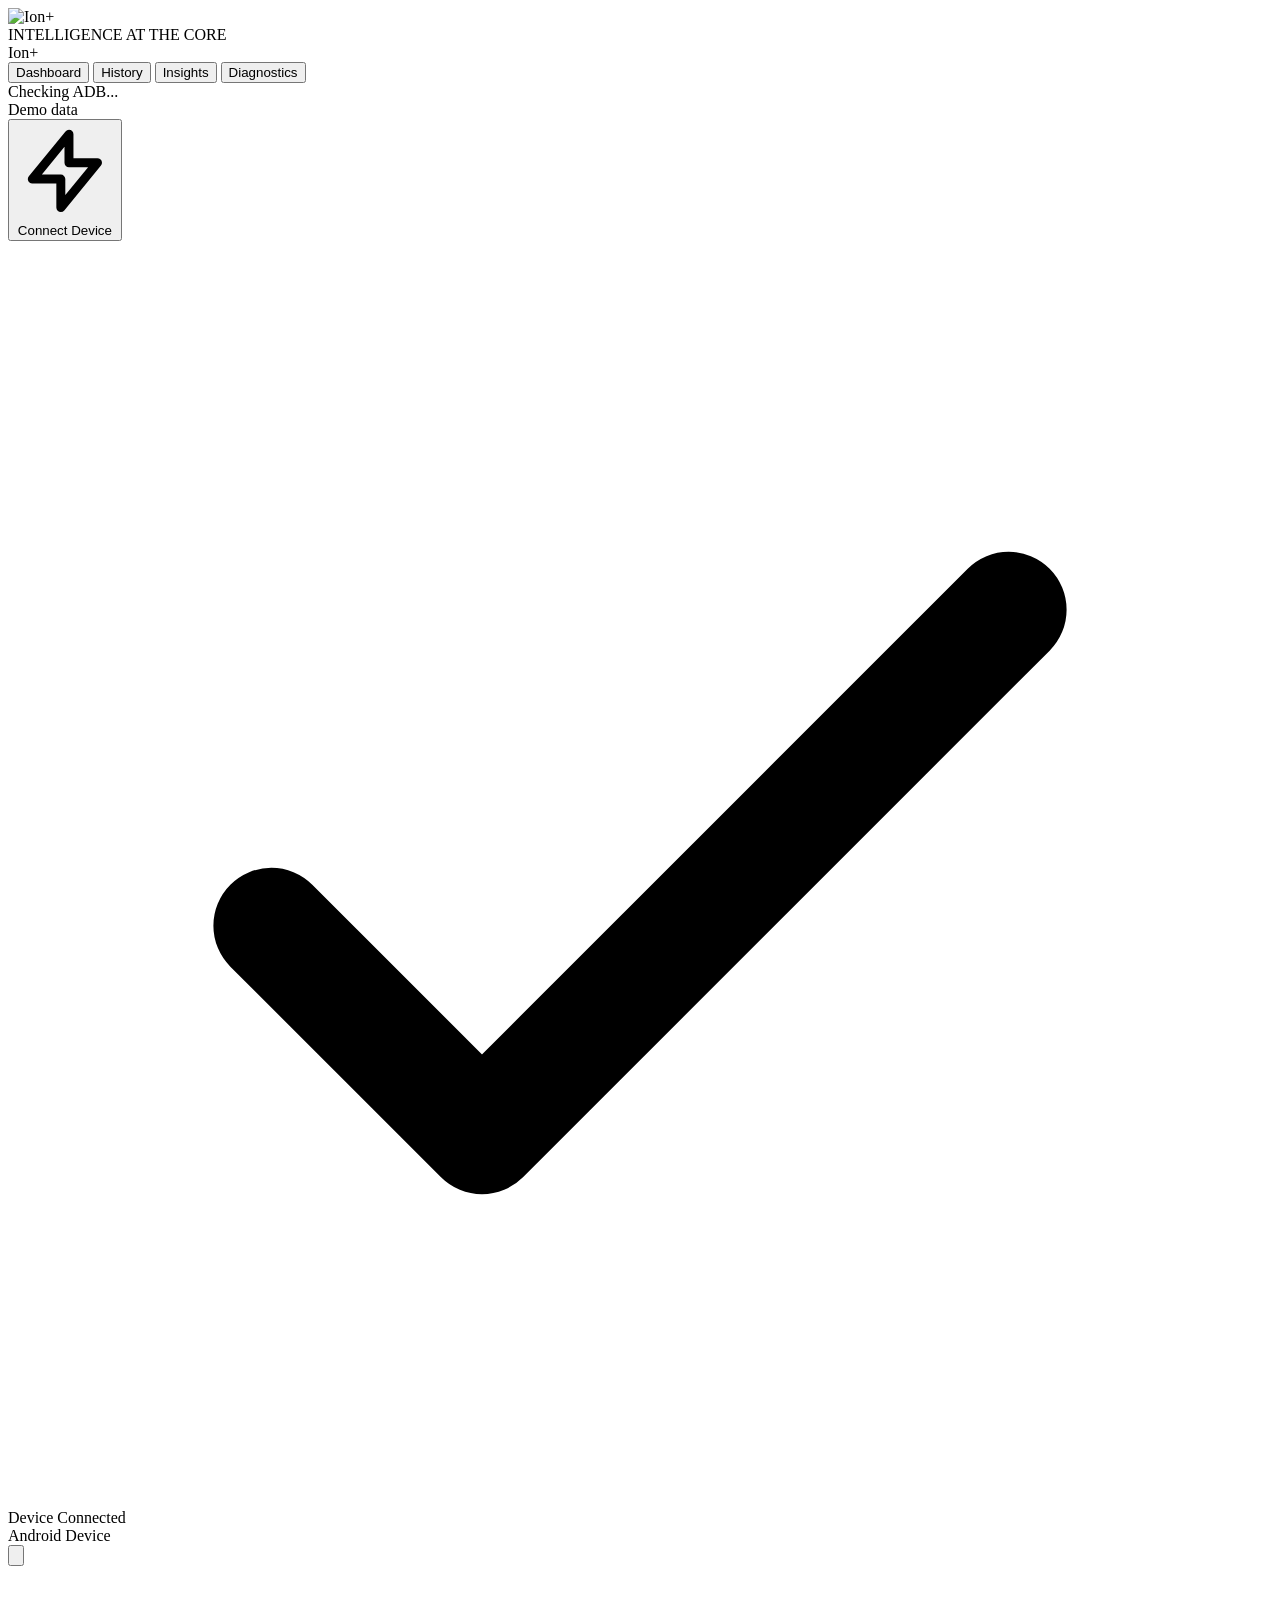
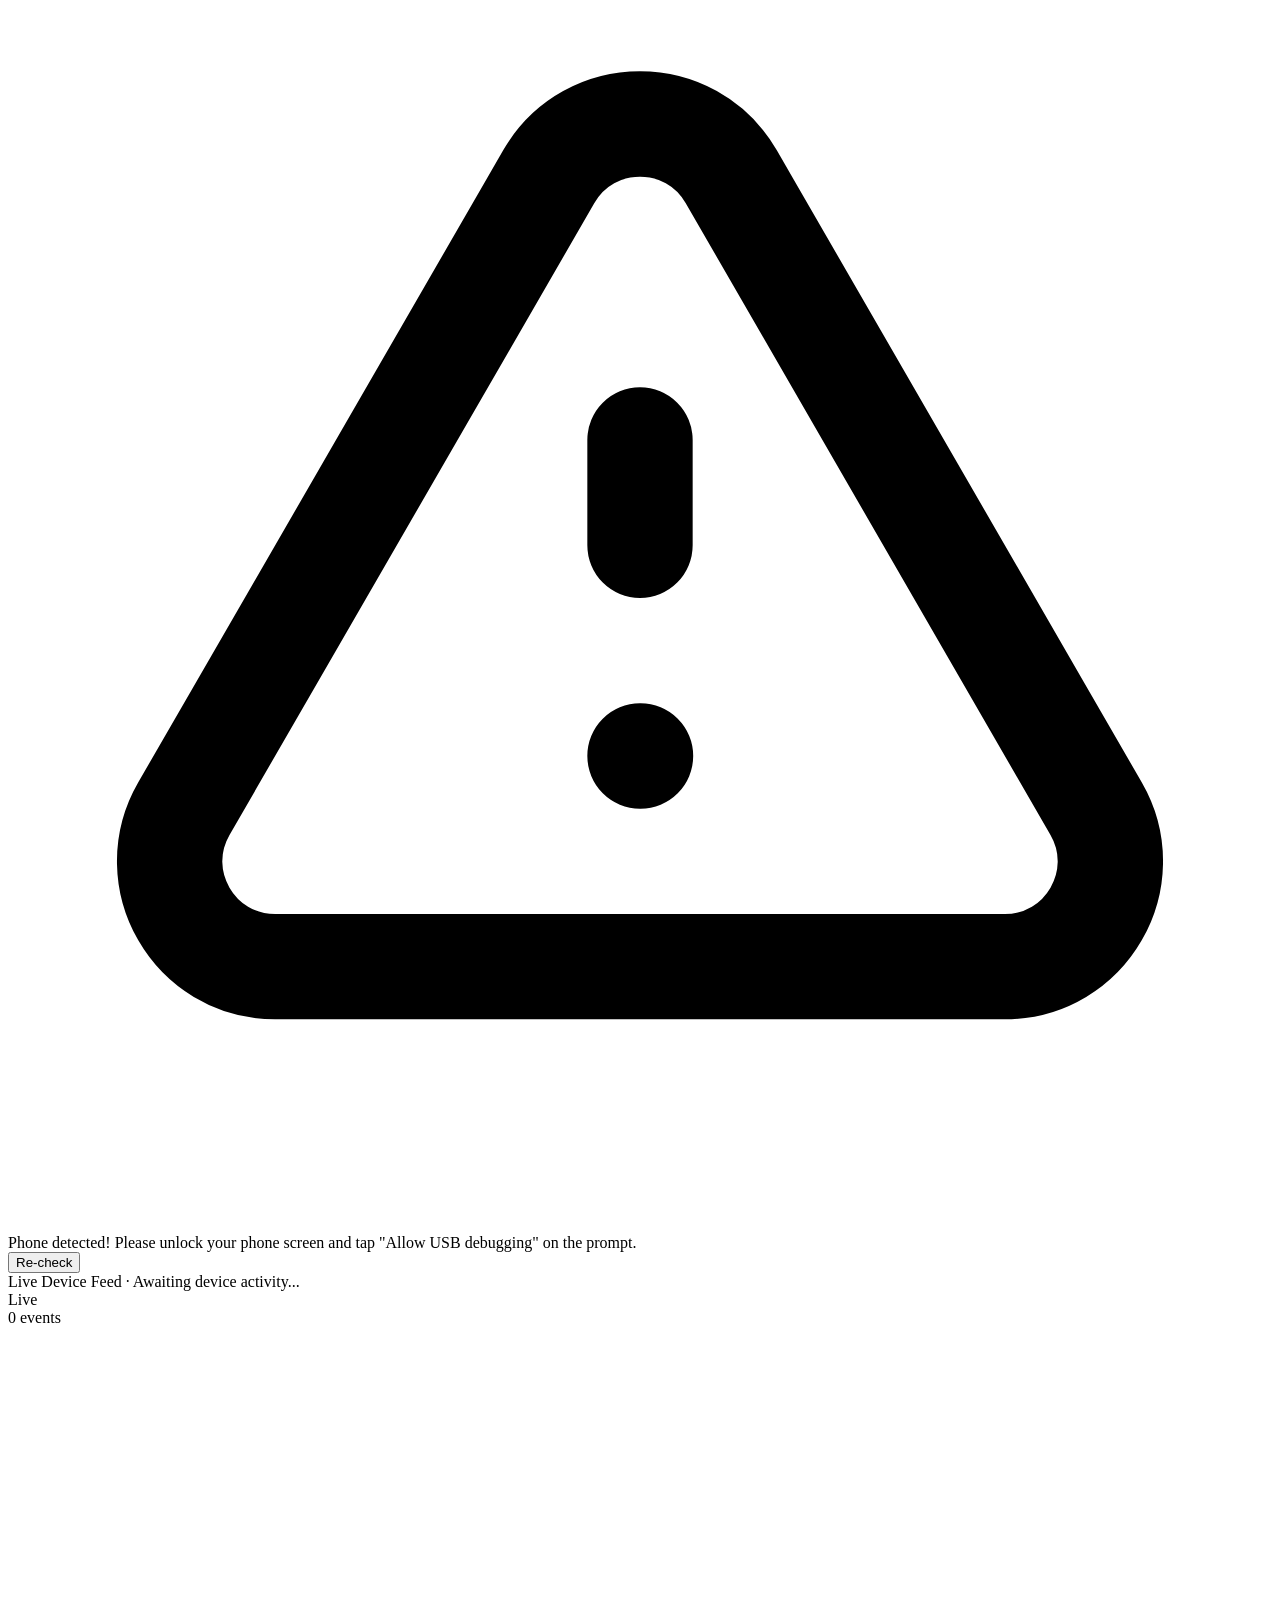
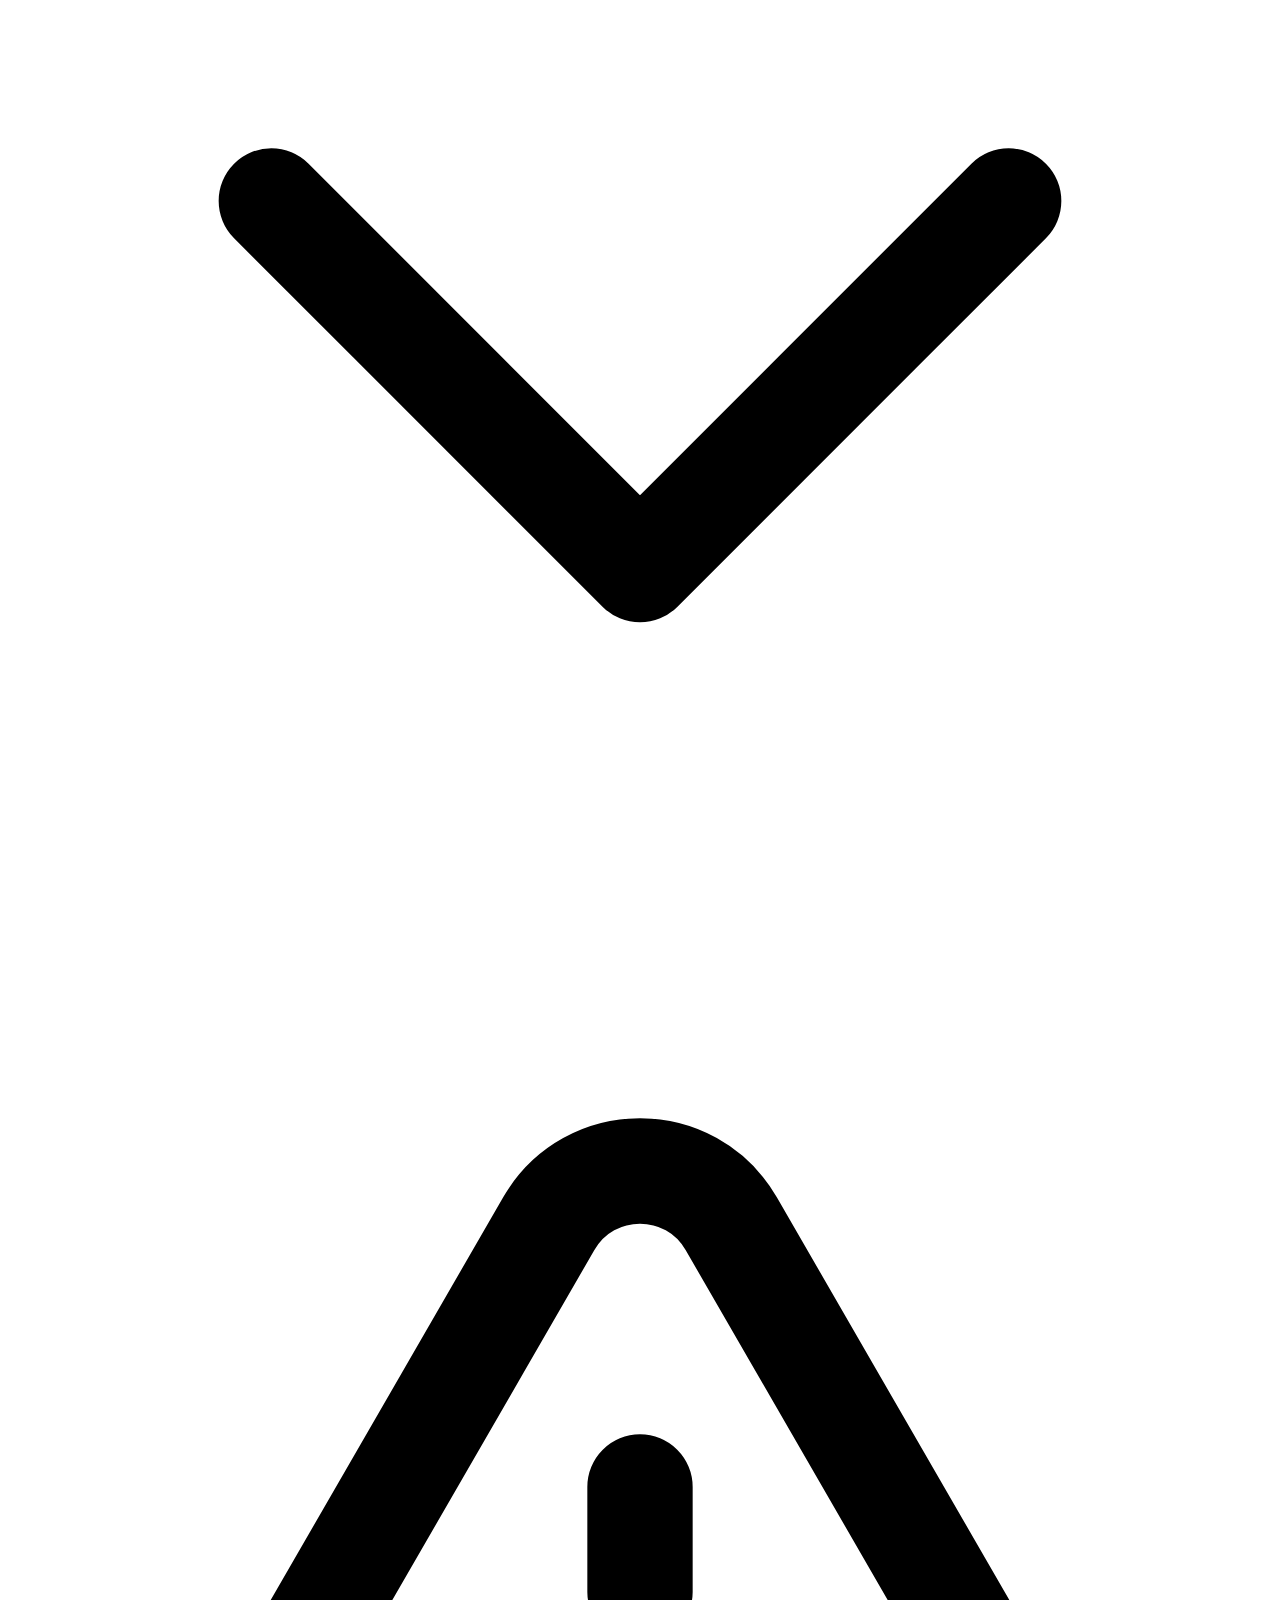
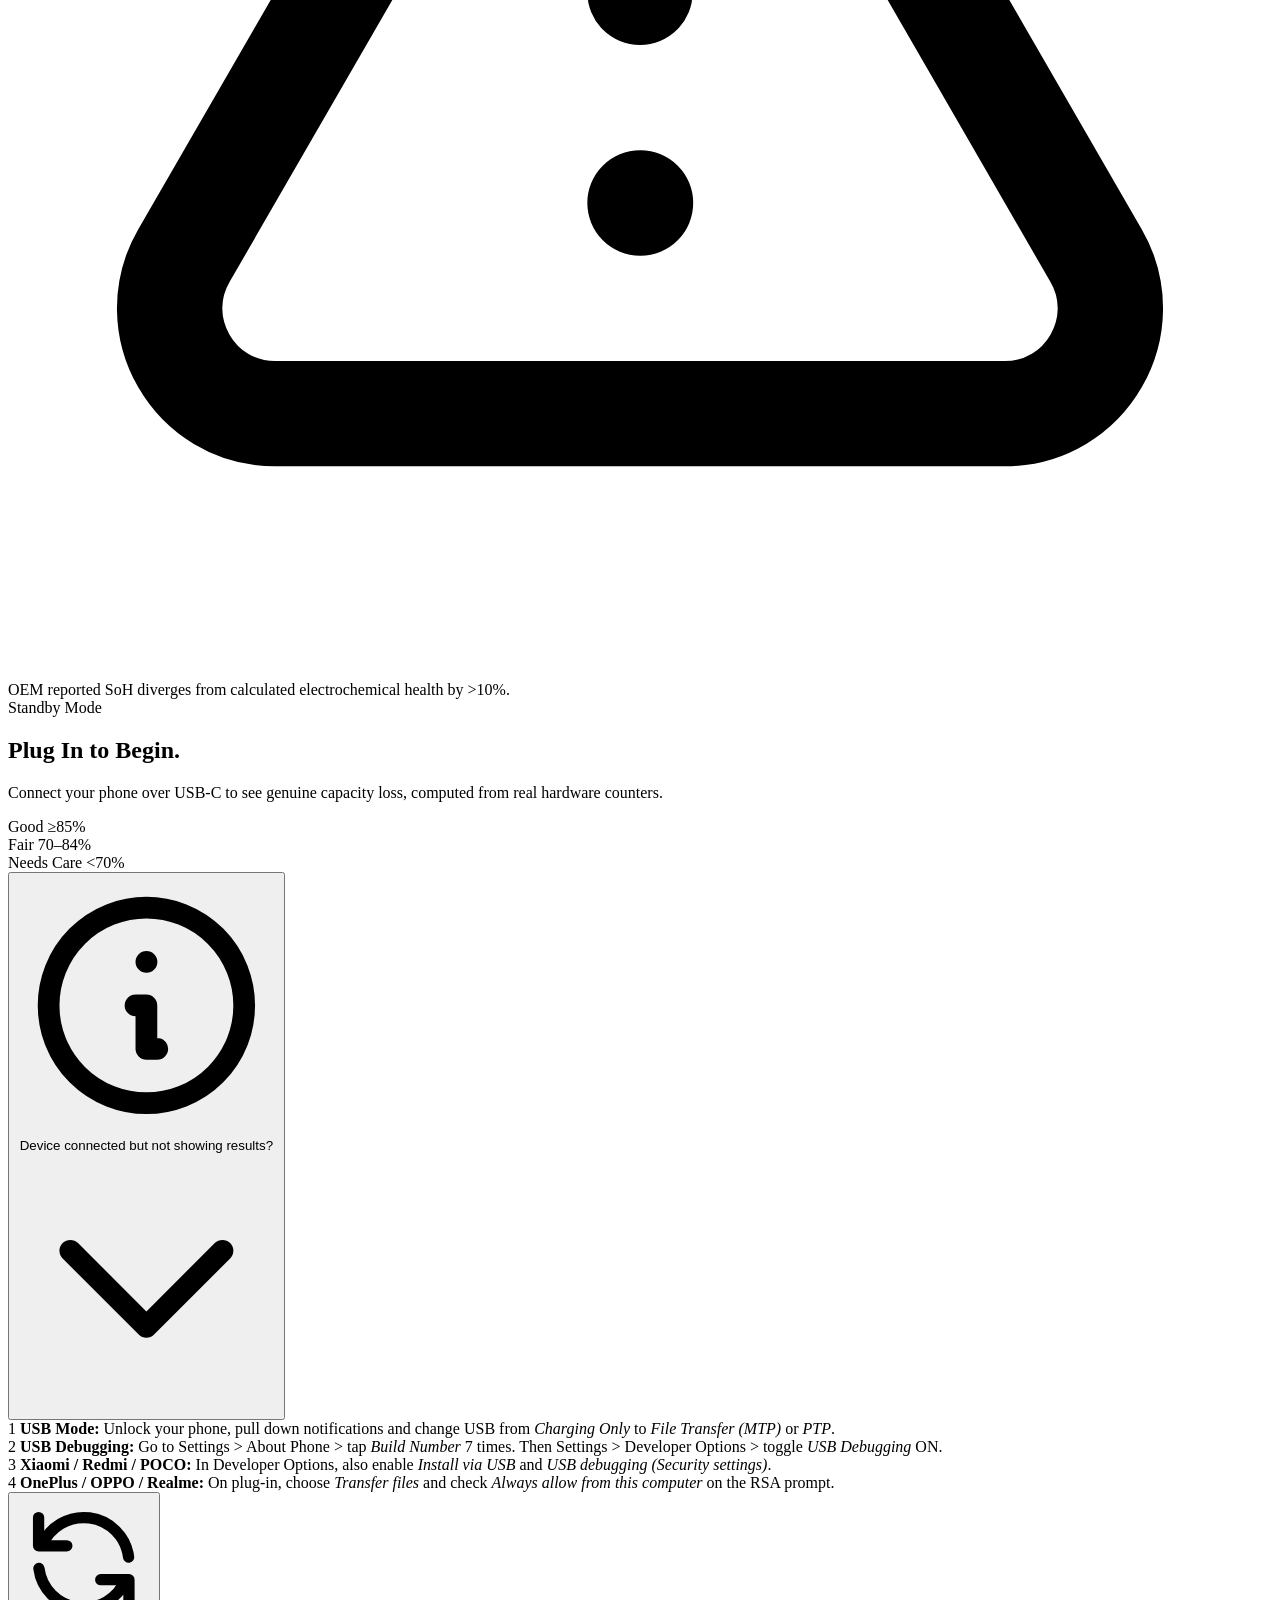
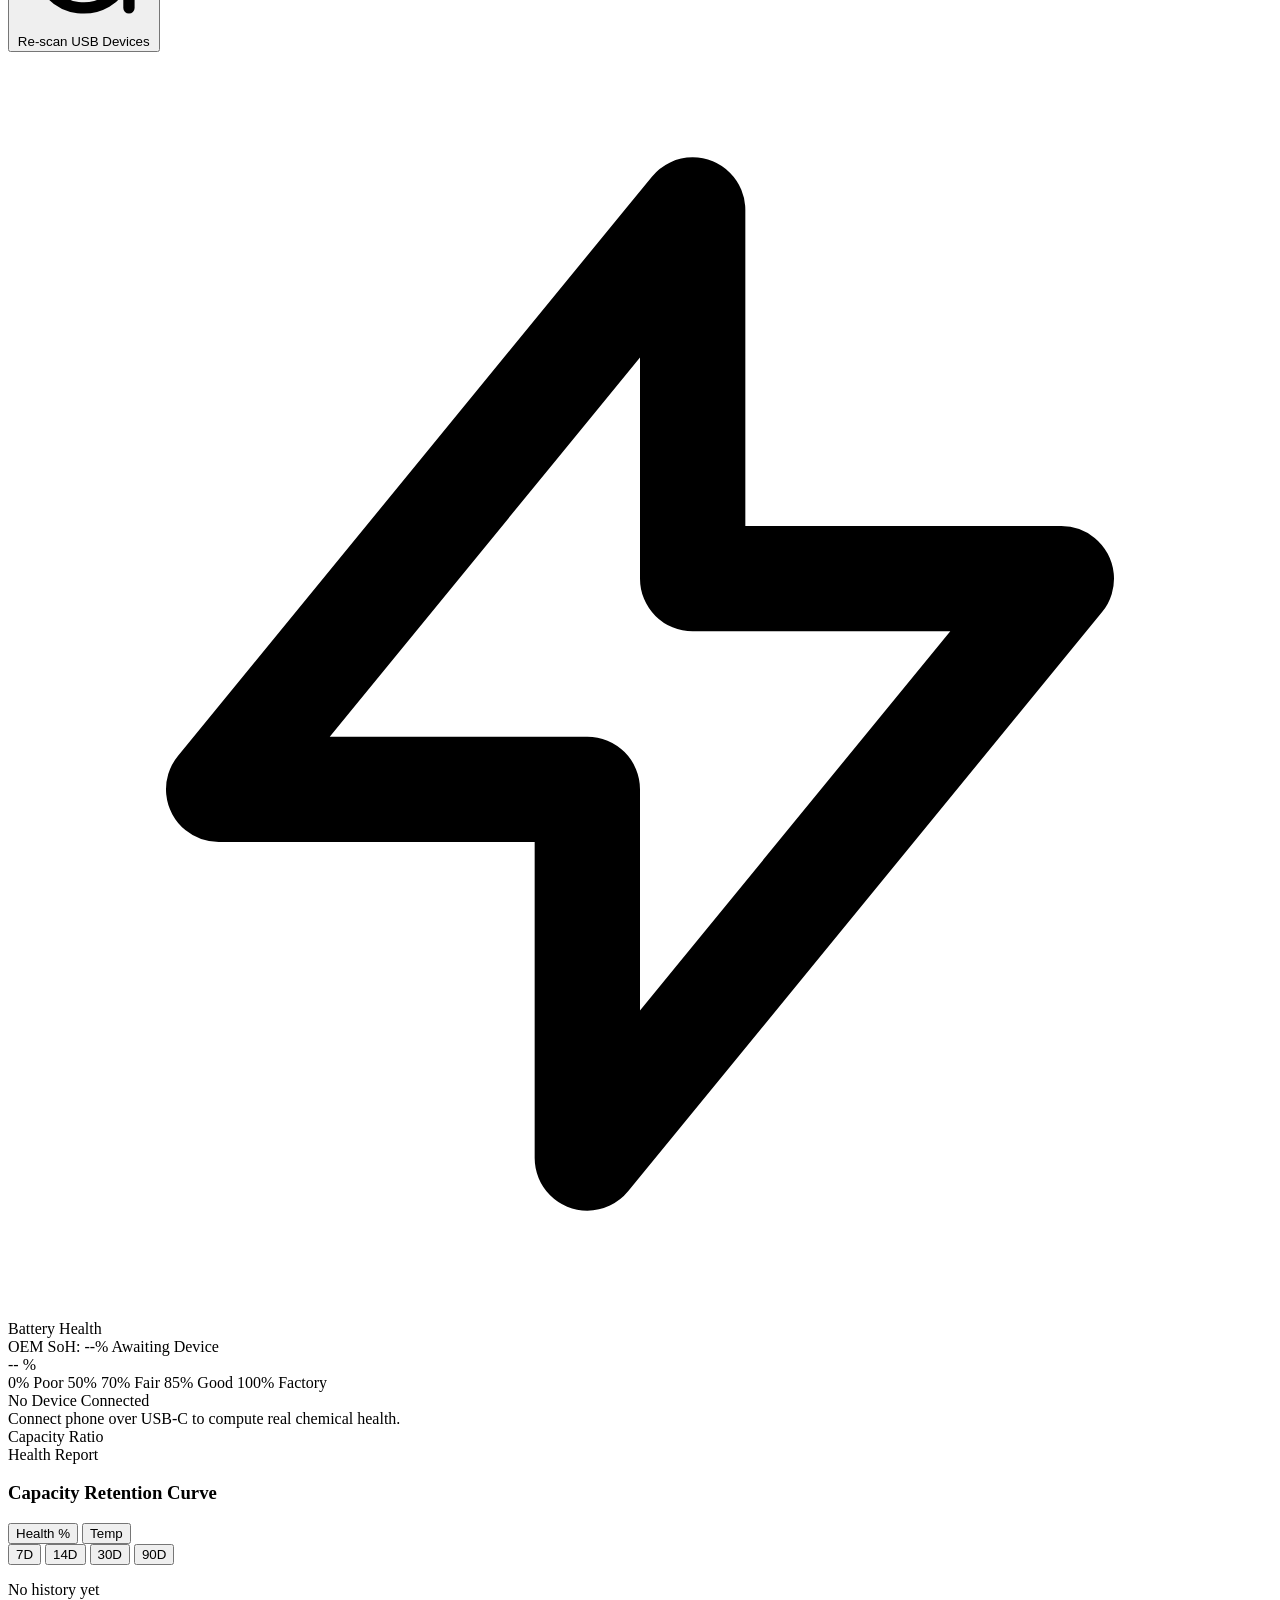
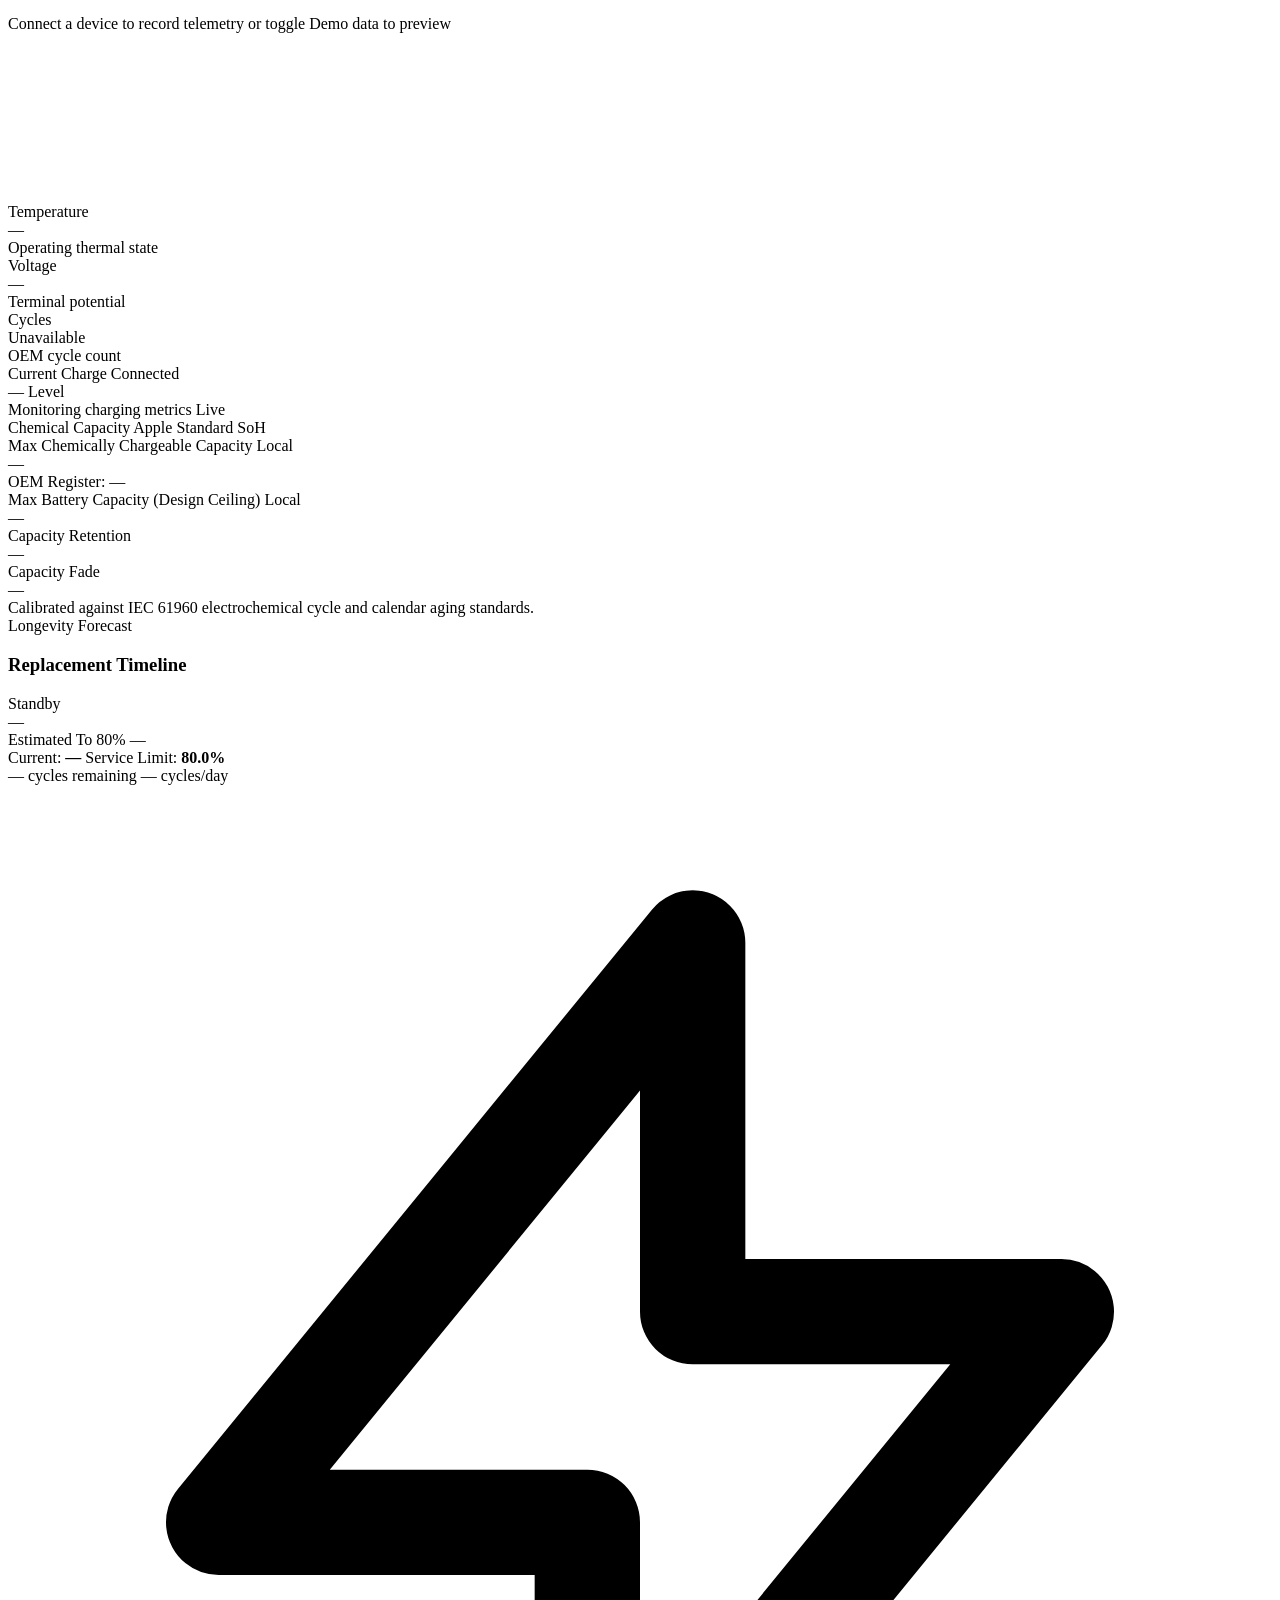
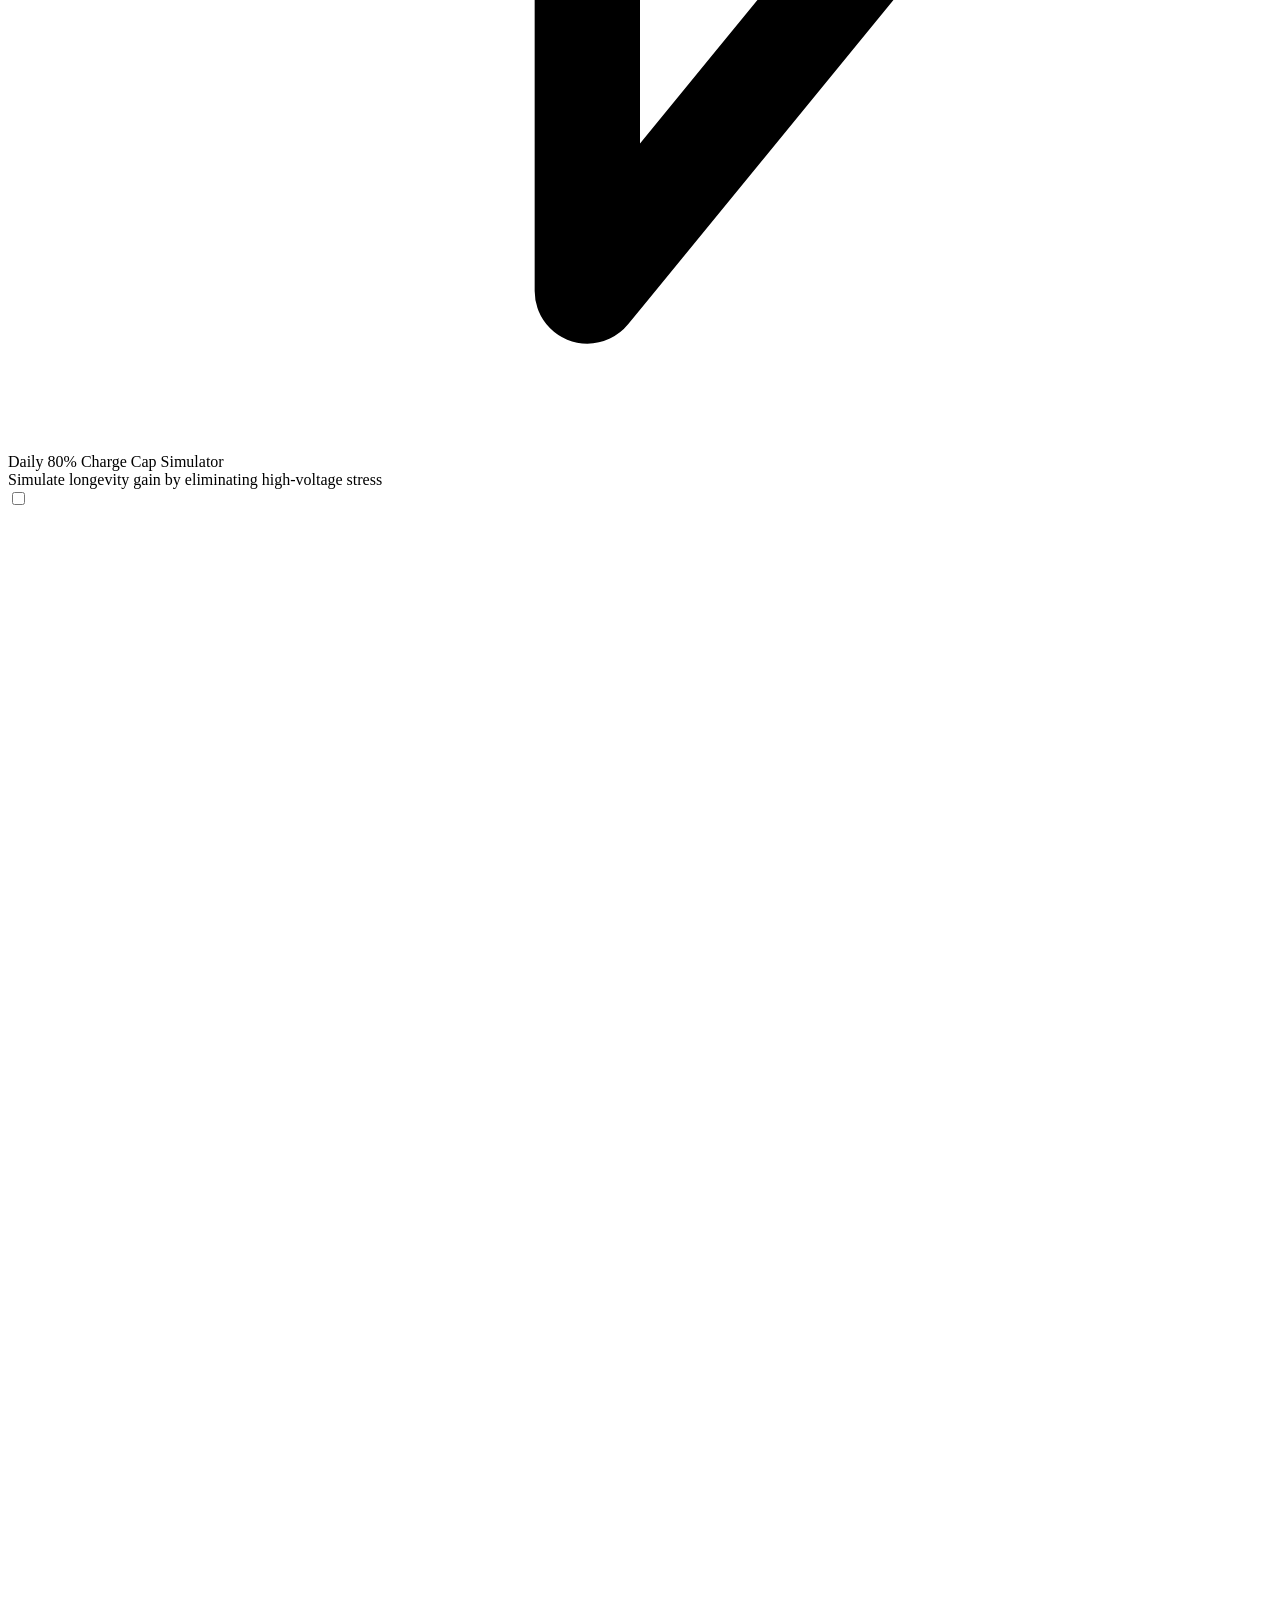
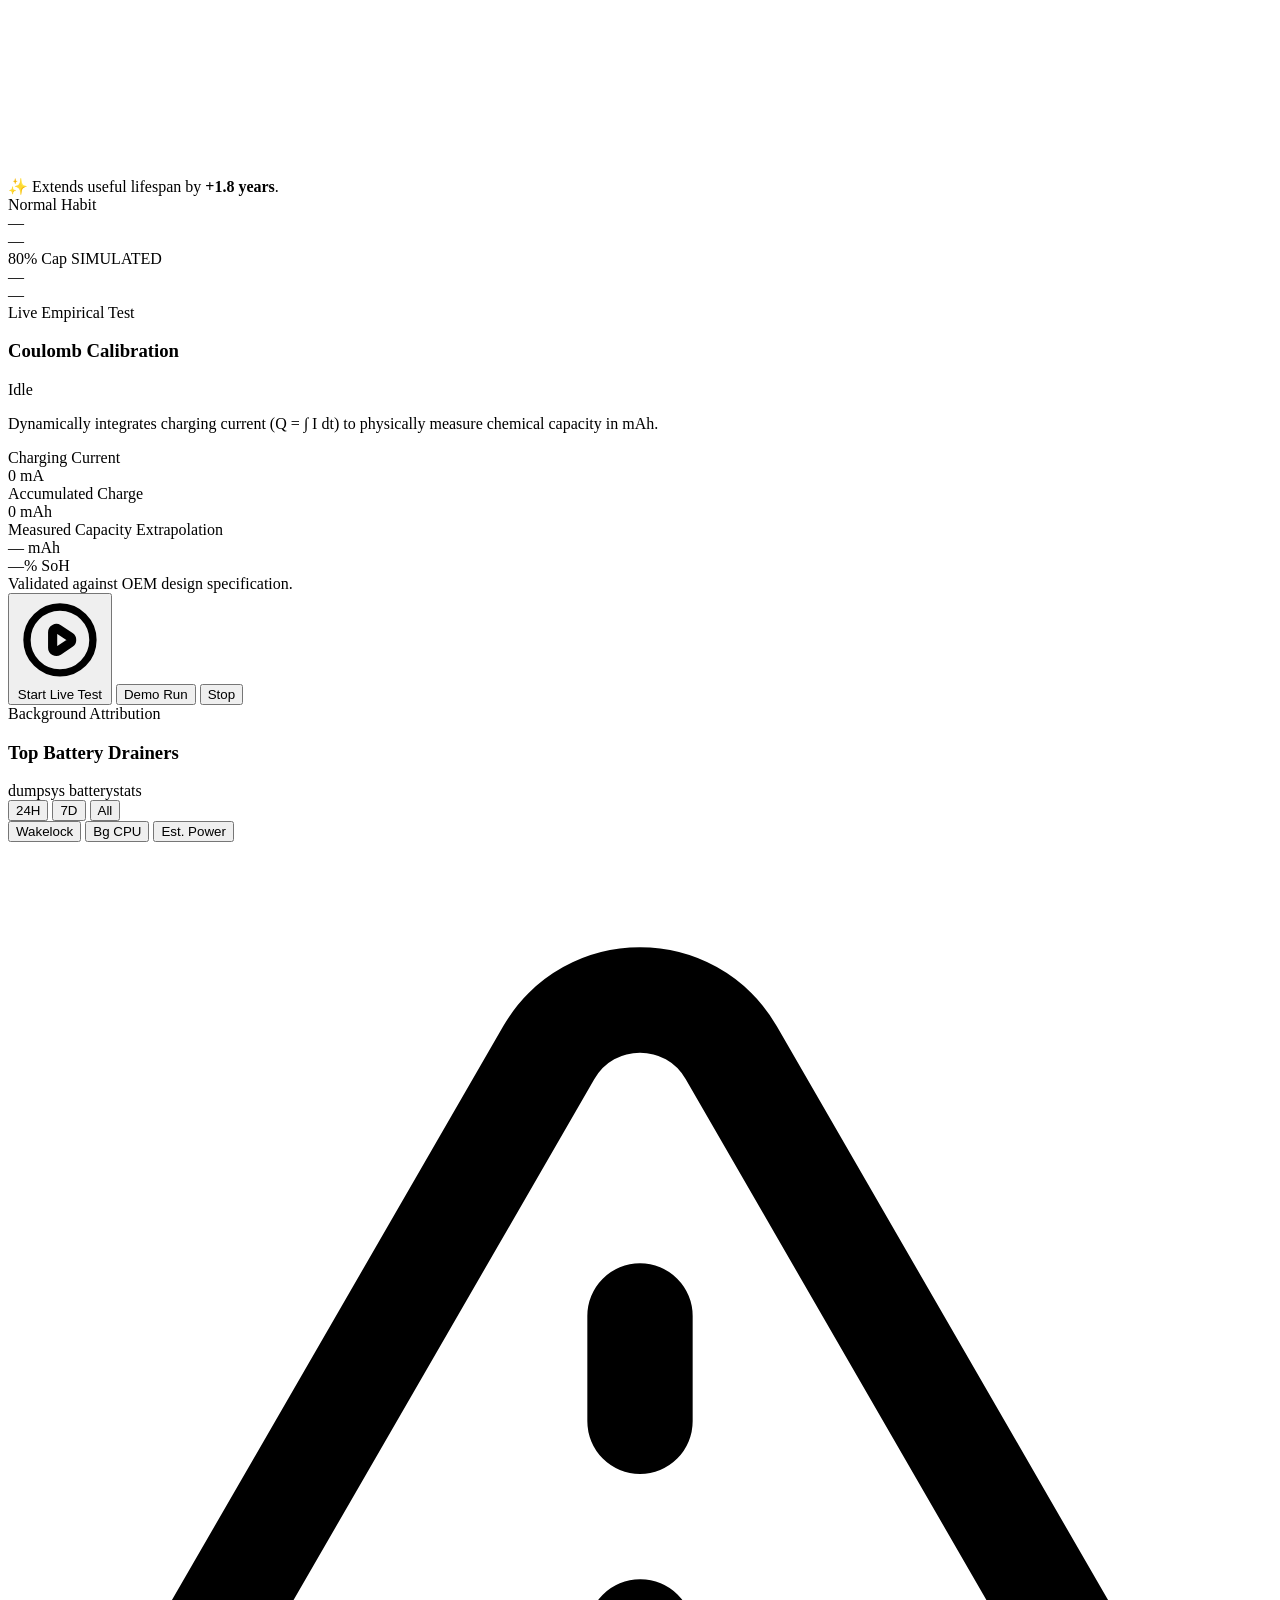
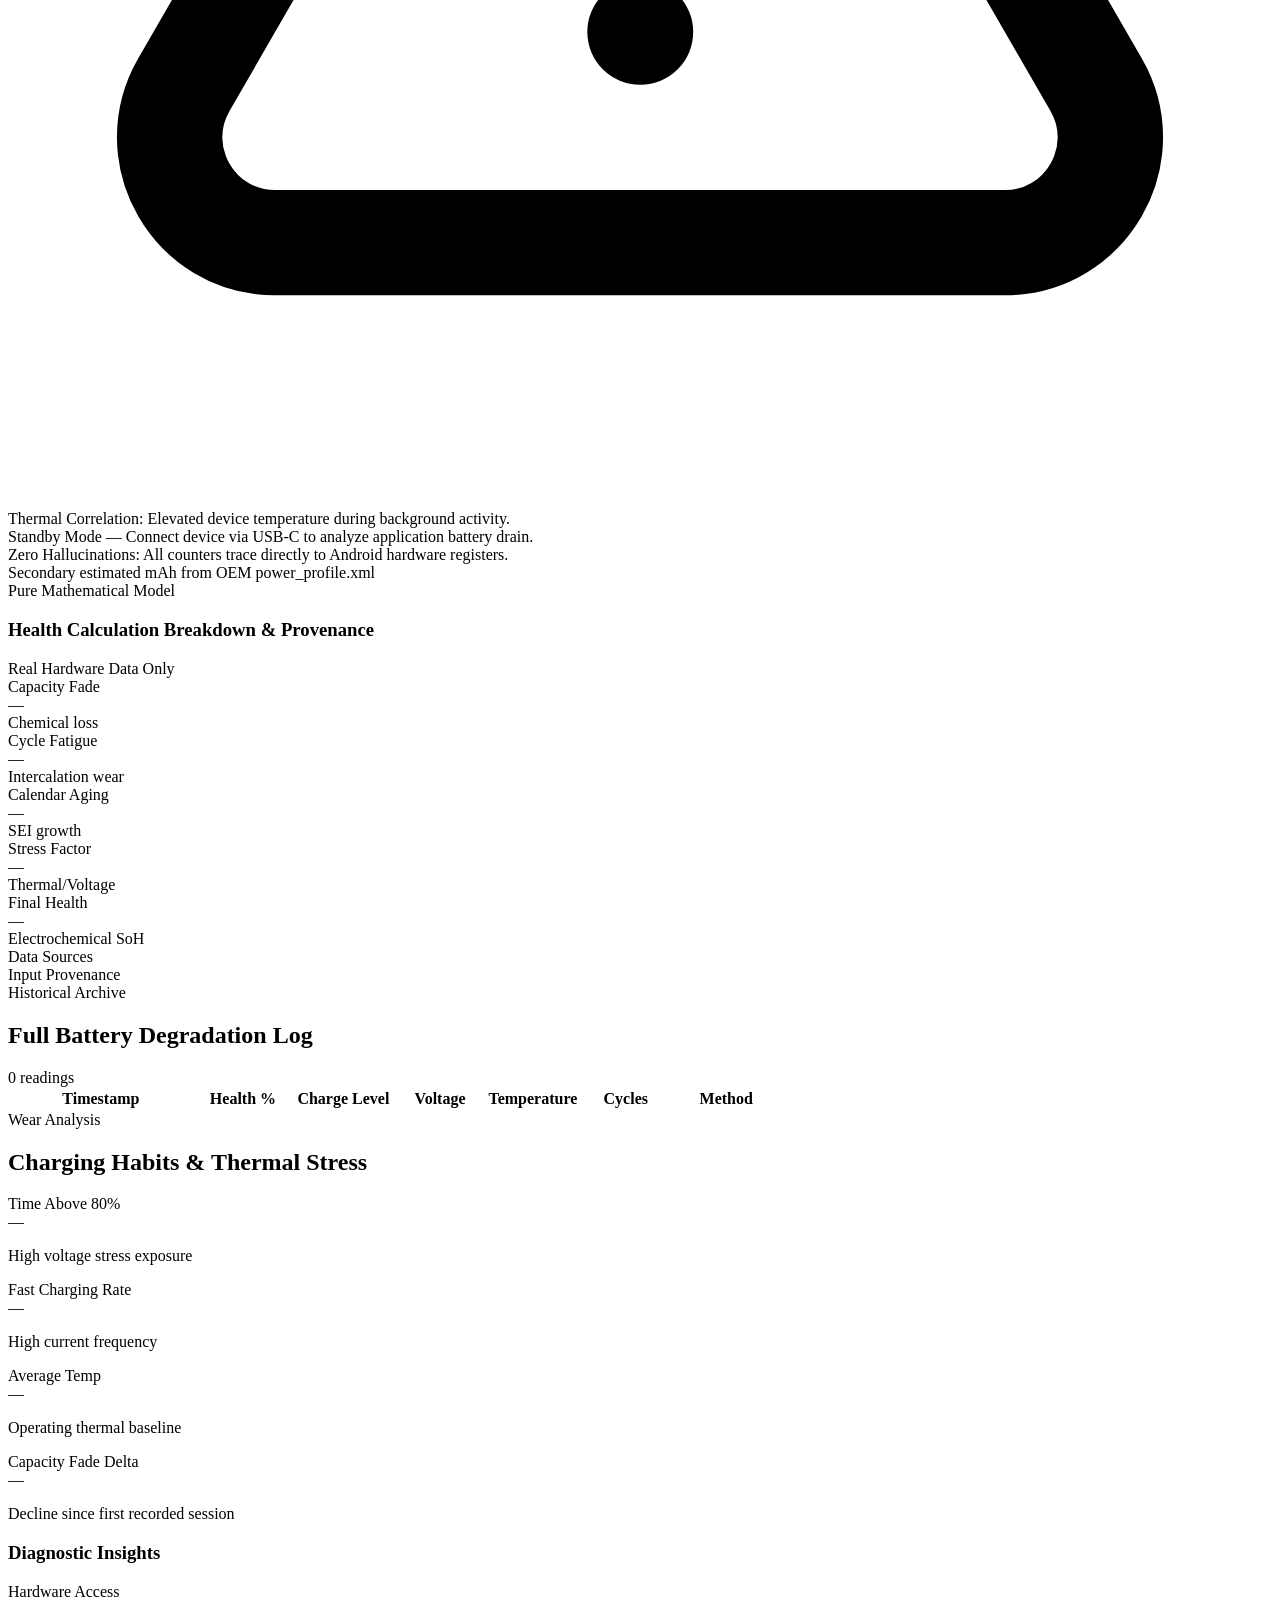
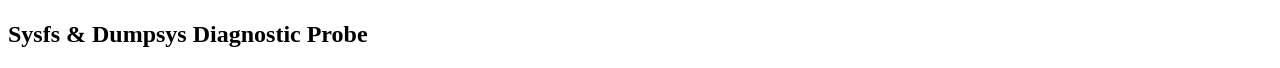
==== commit 4d6f824a: "style(ui): improve interaction smoothness, transitions, and accessibility feedback" ====
--- a/frontend/index.html
+++ b/frontend/index.html
@@ -82,7 +82,7 @@
     </div>
 
     <!-- Center: Floating Glass Pill Capsule Nav -->
-    <nav class="relative z-10 capsule-nav flex items-center shadow-lg" role="tablist">
+    <nav class="relative z-10 capsule-nav flex items-center shadow-lg" role="tablist" aria-label="Main Navigation">
       <div id="capsule-blob" class="capsule-blob" aria-hidden="true"></div>
       <button class="capsule-segment active" data-tab="dashboard" role="tab" aria-selected="true">Dashboard</button>
       <button class="capsule-segment" data-tab="trends" role="tab" aria-selected="false">History</button>
@@ -795,16 +795,25 @@
       <!-- History Table -->
       <div class="eura-dark-card perf-defer-card p-6">
         <div id="history-scroll-container" class="overflow-x-auto overflow-y-auto max-h-[500px]">
-          <table class="w-full text-left">
+          <table class="history-table w-full text-left">
+            <colgroup>
+              <col style="width: 24%;">
+              <col style="width: 13%;">
+              <col style="width: 13%;">
+              <col style="width: 12%;">
+              <col style="width: 12%;">
+              <col style="width: 12%;">
+              <col style="width: 14%;">
+            </colgroup>
             <thead class="sticky top-0 glass-table-head z-10">
-              <tr class="text-[11px] uppercase tracking-wider text-zinc-400 border-b border-white/[0.08]">
-                <th class="py-3 px-4">Timestamp</th>
-                <th class="py-3 px-4">Health %</th>
-                <th class="py-3 px-4">Charge Level</th>
-                <th class="py-3 px-4">Voltage</th>
-                <th class="py-3 px-4">Temperature</th>
-                <th class="py-3 px-4">Cycles</th>
-                <th class="py-3 px-4">Method</th>
+              <tr class="history-header-row text-[11px] uppercase tracking-wider text-zinc-400">
+                <th class="h-10 py-0 pl-6 pr-4 text-left font-semibold text-[11px] tracking-wider text-zinc-400 select-none align-middle">Timestamp</th>
+                <th class="h-10 py-0 px-3 text-center font-semibold text-[11px] tracking-wider text-zinc-400 select-none align-middle">Health %</th>
+                <th class="h-10 py-0 px-3 text-center font-semibold text-[11px] tracking-wider text-zinc-400 select-none align-middle">Charge Level</th>
+                <th class="h-10 py-0 px-3 text-center font-semibold text-[11px] tracking-wider text-zinc-400 select-none align-middle">Voltage</th>
+                <th class="h-10 py-0 px-3 text-center font-semibold text-[11px] tracking-wider text-zinc-400 select-none align-middle">Temperature</th>
+                <th class="h-10 py-0 px-3 text-center font-semibold text-[11px] tracking-wider text-zinc-400 select-none align-middle">Cycles</th>
+                <th class="h-10 py-0 px-4 text-center font-semibold text-[11px] tracking-wider text-zinc-400 select-none align-middle">Method</th>
               </tr>
             </thead>
             <tbody id="history-table-body">
@@ -893,6 +902,18 @@
   <script src="/static/js/telemetry-chart.js"></script>
   <!-- Forecast & Lifespan Simulation Subsystem -->
   <script src="/static/js/forecast.js"></script>
+  <!-- Device Connected Toast Subsystem -->
+  <script src="/static/js/toast.js"></script>
+  <!-- Hardware Diagnostics Probe Subsystem -->
+  <script src="/static/js/probe.js"></script>
+  <!-- Diagnostic Habit Insights Subsystem -->
+  <script src="/static/js/insights.js"></script>
+  <!-- Disconnected Device Last-Seen Subsystem -->
+  <script src="/static/js/last-seen.js"></script>
+  <!-- Live Device Status Feed Subsystem -->
+  <script src="/static/js/device-status.js"></script>
+  <!-- Virtualized History Log Table Subsystem -->
+  <script src="/static/js/virtual-history.js"></script>
   <!-- Script -->
   <script src="/static/js/app.js"></script>
 </body>
